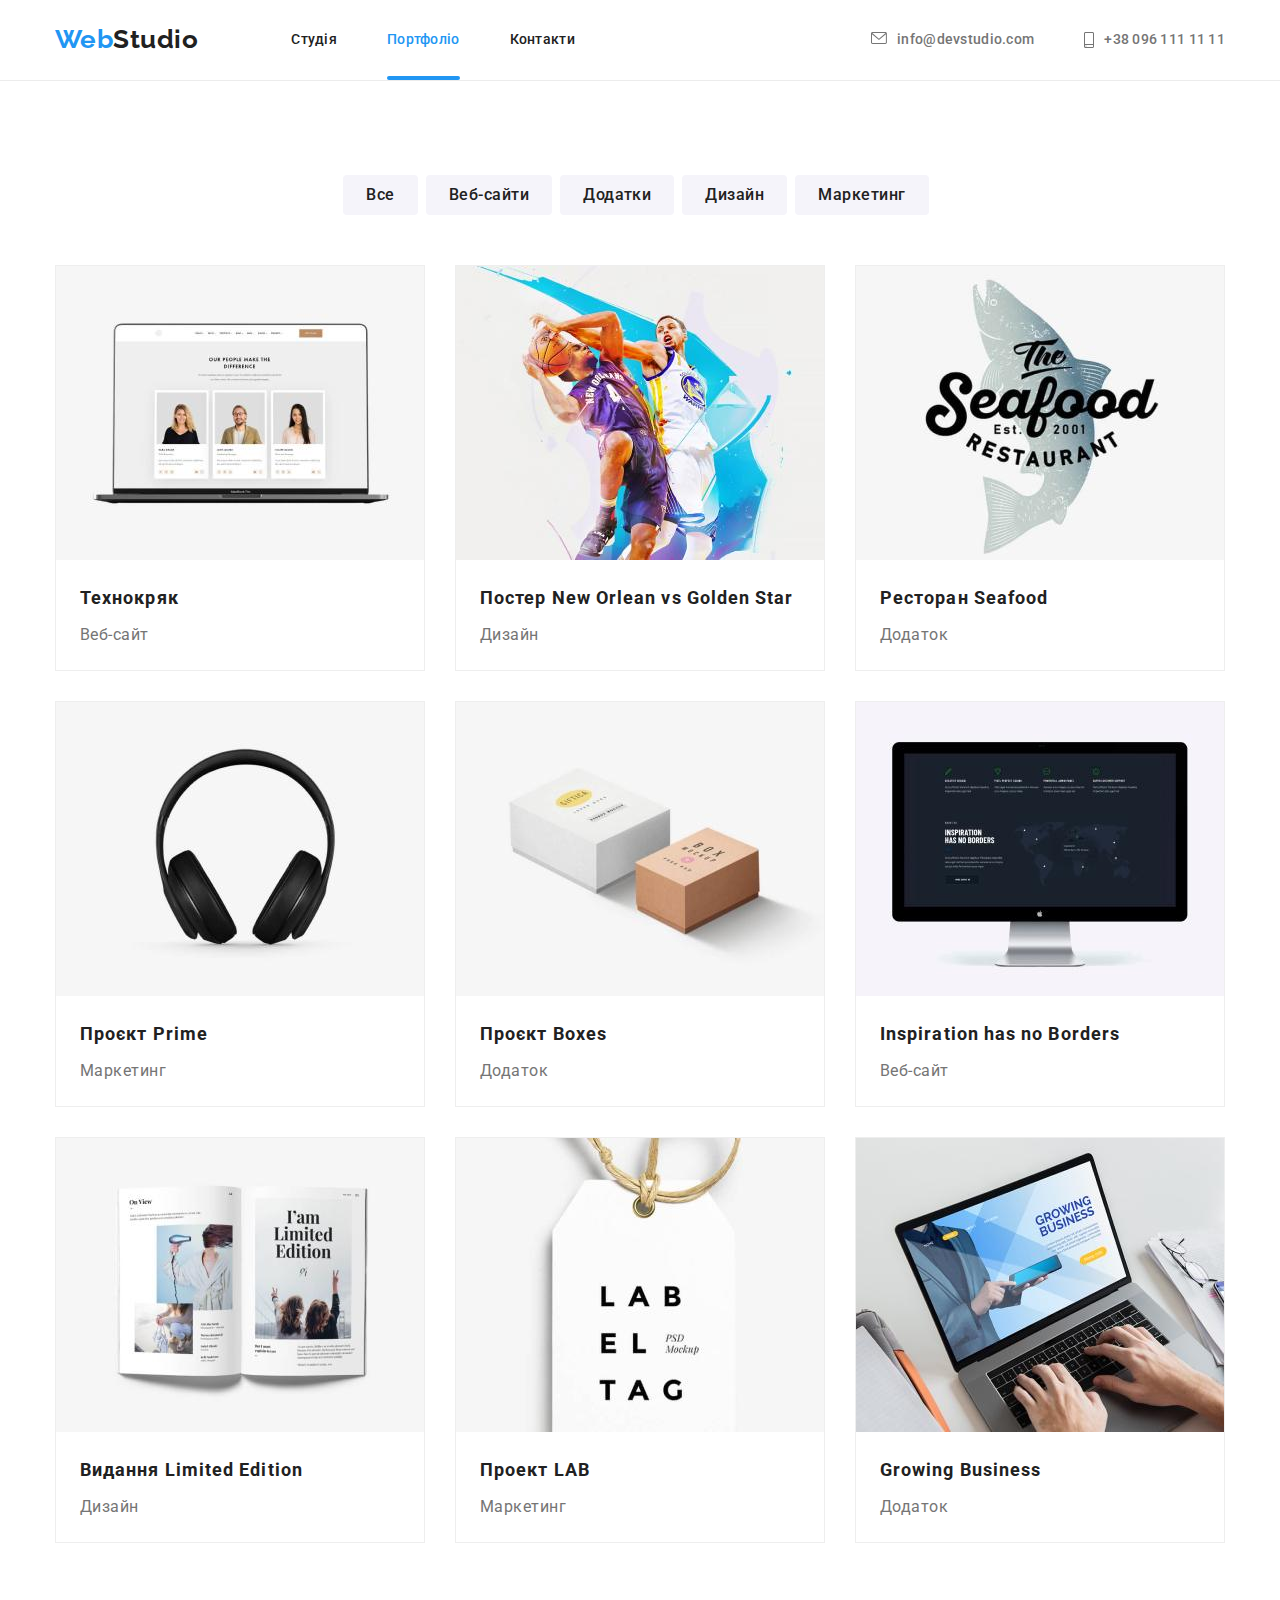
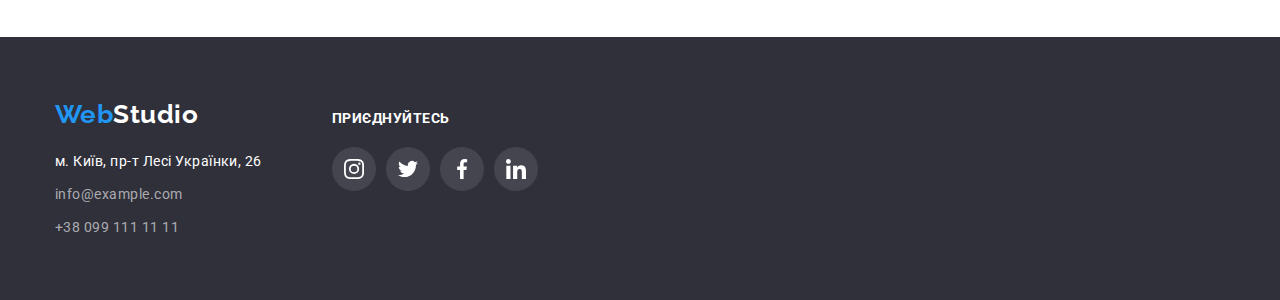
==== portfolio.html @ b951df34 "adds files to HW07" ====
<!DOCTYPE html>
<html lang="uk">
  <head>
    <meta charset="UTF-8" />
    <meta http-equiv="X-UA-Compatible" content="IE=edge" />
    <meta name="viewport" content="width=device-width, initial-scale=1.0" />
    <title>Document</title>

    <link rel="preconnect" href="https://fonts.googleapis.com" />
    <link rel="preconnect" href="https://fonts.gstatic.com" crossorigin />
    <link
      href="https://fonts.googleapis.com/css2?family=Raleway:wght@700&family=Roboto:wght@400;500;700;900&display=swap"
      rel="stylesheet"
    />
    <link
      rel="stylesheet"
      href="https://cdnjs.cloudflare.com/ajax/libs/modern-normalize/1.1.0/modern-normalize.min.css"
    />
    <link rel="stylesheet" href="./css/styles.css" />
  </head>
  <body>
    <!--Шапка-->
    <header class="page-header">
      <div class="container main-nav">
        <nav class="main-nav">
          <a href="./index.html" class="logo"
            >Web<span class="logo-head">Studio</span></a
          >
          <ul class="site-nav list">
            <li class="item">
              <a href="./index.html" class="link">Студія</a>
            </li>
            <li class="item relative">
              <a href="./portfolio.html" class="link current">Портфоліо</a>
            </li>
            <li class="item"><a href="" class="link">Контакти</a></li>
          </ul>
        </nav>

        <ul class="contacts-nav list">
          <li class="item">
            <a href="mailto:info@devstudio.com">
              <svg class="contacts-icon" width="16px" height="12px">
                <use href="./images/icons.svg#envelope"></use>
              </svg>

              info@devstudio.com</a
            >
          </li>
          <li class="item">
            <a href="tel:+380961111111">
              <svg class="contacts-icon" width="10px" height="16px">
                <use href="./images/icons.svg#smartphone"></use>
              </svg>
              +38 096 111 11 11</a
            >
          </li>
        </ul>
      </div>
    </header>

    <main>
      <!--Фильтр-->
      <section class="section">
        <div class="container">
          <h1 class="visually-hidden">Наши работы</h1>
          <ul class="filter list feature-list">
            <li class="filter-button"><button type="button">Все</button></li>
            <li class="filter-button">
              <button type="button">Веб-сайти</button>
            </li>
            <li class="filter-button">
              <button type="button">Додатки</button>
            </li>
            <li class="filter-button"><button type="button">Дизайн</button></li>
            <li class="filter-button">
              <button type="button">Маркетинг</button>
            </li>
          </ul>

          <!--Примеры работ-->

          <ul class="list works-list">
            <li class="works-card">
              <div class="thumb">
                <a href="./index.html" target="_blank"
                  ><img
                    src="./images/технокряк.jpg"
                    alt="Технокряк"
                    width="370"
                /></a>
                <p class="card-text">
                  Ресурс пропонує комплексні пропозиції з різним рівнем
                  функціоналу та сервісів. Все це дозволить відвідувачу отримати
                  вичерпні відомості про компанію чи приватну особу.
                </p>
              </div>
              <div class="works-description">
                <h2 class="works-title">Технокряк</h2>
                <p class="works-type">Веб-сайт</p>
              </div>
            </li>
            <li class="works-card">
              <div class="thumb">
                <a href="./index.html" target="_blank"
                  ><img
                    src="./images/постер.jpg"
                    alt="Постер New Orlean vs Golden Star"
                    width="370"
                /></a>
                <p class="card-text">
                  Ресурс пропонує комплексні пропозиції з різним рівнем
                  функціоналу та сервісів. Все це дозволить відвідувачу отримати
                  вичерпні відомості про компанію чи приватну особу.
                </p>
              </div>
              <div class="works-description">
                <h2 class="works-title">Постер New Orlean vs Golden Star</h2>
                <p class="works-type">Дизайн</p>
              </div>
            </li>
            <li class="works-card">
              <div class="thumb">
                <a href="./index.html" target="_blank"
                  ><img
                    src="./images/ресторан.jpg"
                    alt="Ресторан Seafood"
                    width="370"
                /></a>
                <p class="card-text">
                  Ресурс пропонує комплексні пропозиції з різним рівнем
                  функціоналу та сервісів. Все це дозволить відвідувачу отримати
                  вичерпні відомості про компанію чи приватну особу.
                </p>
              </div>
              <div class="works-description">
                <h2 class="works-title">Ресторан Seafood</h2>
                <p class="works-type">Додаток</p>
              </div>
            </li>
            <li class="works-card">
              <div class="thumb">
                <a href="./index.html" target="_blank"
                  ><img src="./images/Prime.jpg" alt="Проект Prime" width="370"
                /></a>
                <p class="card-text">
                  Ресурс пропонує комплексні пропозиції з різним рівнем
                  функціоналу та сервісів. Все це дозволить відвідувачу отримати
                  вичерпні відомості про компанію чи приватну особу.
                </p>
              </div>
              <div class="works-description">
                <h2 class="works-title">Проєкт Prime</h2>
                <p class="works-type">Маркетинг</p>
              </div>
            </li>
            <li class="works-card">
              <div class="thumb">
                <a href="./index.html" target="_blank"
                  ><img src="./images/Boxes.jpg" alt="Проект Boxes" width="370"
                /></a>
                <p class="card-text">
                  Ресурс пропонує комплексні пропозиції з різним рівнем
                  функціоналу та сервісів. Все це дозволить відвідувачу отримати
                  вичерпні відомості про компанію чи приватну особу.
                </p>
              </div>
              <div class="works-description">
                <h2 class="works-title">Проєкт Boxes</h2>
                <p class="works-type">Додаток</p>
              </div>
            </li>
            <li class="works-card">
              <div class="thumb">
                <a href="./index.html" target="_blank"
                  ><img
                    src="./images/inspiration.jpg"
                    alt="Inspiration has no Borders"
                    width="370"
                /></a>
                <p class="card-text">
                  Ресурс пропонує комплексні пропозиції з різним рівнем
                  функціоналу та сервісів. Все це дозволить відвідувачу отримати
                  вичерпні відомості про компанію чи приватну особу.
                </p>
              </div>
              <div class="works-description">
                <h2 class="works-title">Inspiration has no Borders</h2>
                <p class="works-type">Веб-сайт</p>
              </div>
            </li>
            <li class="works-card">
              <div class="thumb">
                <a href="./index.html" target="_blank"
                  ><img
                    src="./images/издание.jpg"
                    alt="Издание Limited Edition"
                    width="370"
                /></a>
                <p class="card-text">
                  Ресурс пропонує комплексні пропозиції з різним рівнем
                  функціоналу та сервісів. Все це дозволить відвідувачу отримати
                  вичерпні відомості про компанію чи приватну особу.
                </p>
              </div>
              <div class="works-description">
                <h2 class="works-title">Видання Limited Edition</h2>
                <p class="works-type">Дизайн</p>
              </div>
            </li>
            <li class="works-card">
              <div class="thumb">
                <a href="./index.html" target="_blank"
                  ><img src="./images/lab.jpg" alt="Проект LAB" width="370"
                /></a>
                <p class="card-text">
                  Ресурс пропонує комплексні пропозиції з різним рівнем
                  функціоналу та сервісів. Все це дозволить відвідувачу отримати
                  вичерпні відомості про компанію чи приватну особу.
                </p>
              </div>
              <div class="works-description">
                <h2 class="works-title">Проект LAB</h2>
                <p class="works-type">Маркетинг</p>
              </div>
            </li>
            <li class="works-card">
              <div class="thumb">
                <a href="./index.html" target="_blank"
                  ><img
                    src="./images/business.jpg"
                    alt="Growing Business"
                    width="370"
                /></a>
                <p class="card-text">
                  Ресурс пропонує комплексні пропозиції з різним рівнем
                  функціоналу та сервісів. Все це дозволить відвідувачу отримати
                  вичерпні відомості про компанію чи приватну особу.
                </p>
              </div>
              <div class="works-description">
                <h2 class="works-title">Growing Business</h2>
                <p class="works-type">Додаток</p>
              </div>
            </li>
          </ul>
        </div>
      </section>
    </main>

    <!--Футер-->
    <footer class="footer">
      <div class="container footer-items">
        <div class="contacts-list">
          <a href="./index.html" class="logo"
            >Web<span class="logo-footer">Studio</span></a
          >
          <address>
            <ul class="list">
              <li class="footer-address">
                <a
                  href="https://bit.ly/3pXMvUd"
                  target="_blank"
                  rel="noopener noreferrer"
                  class="address"
                  >м. Київ, пр-т Лесі Українки, 26</a
                >
              </li>
              <li class="contacts-footer list">
                <a href="mailto:info@example.com">info@example.com</a>
              </li>
              <li class="contacts-footer list">
                <a href="tel:+380991111111">+38 099 111 11 11</a>
              </li>
            </ul>
          </address>
        </div>

        <div>
          <h3 class="join">приєднуйтесь</h3>
          <ul class="soc-links list">
            <li class="soc-links-items">
              <a href="" class="soc-links-link in-footer">
                <svg class="soc-link-item in-footer" width="20px" height="20px">
                  <use href="./images/icons.svg#instagram"></use>
                </svg>
              </a>
            </li>
            <li class="soc-links-items">
              <a href="" class="soc-links-link in-footer">
                <svg class="soc-link-item in-footer" width="20px" height="20px">
                  <use href="./images/icons.svg#twitter"></use>
                </svg>
              </a>
            </li>
            <li class="soc-links-items">
              <a href="" class="soc-links-link in-footer">
                <svg class="soc-link-item in-footer" width="20px" height="20px">
                  <use href="./images/icons.svg#facebook"></use>
                </svg>
              </a>
            </li>
            <li class="soc-links-items">
              <a href="" class="soc-links-link in-footer">
                <svg class="soc-link-item in-footer" width="20px" height="20px">
                  <use href="./images/icons.svg#linkedin"></use>
                </svg>
              </a>
            </li>
          </ul>
        </div>
      </div>
    </footer>
  </body>
</html>
---- css/styles.css ----
/* title COLORS 212121*/
/* text COLORS 757575*/
/* accent COLORS 2196F3*/
:root {
  --primary-text-color: #757575;
  --title-text-color: #212121;
  --accent-color: #2196f3;
  --background-color-main: #2f303a;
  --background-color-secondary: #f5f4fa;
}
body {
  color: var(--primary-text-color);
  font-family: Roboto, sans-serif;
  letter-spacing: 0.03em;
}

.list {
  list-style: none;
  text-decoration: none;
  margin: 0 0;
  padding-left: 0;
}
.logo {
  color: var(--accent-color);
  font-family: "Raleway";
  font-weight: 700;
  font-size: 26px;
  line-height: 1.2;
  text-decoration: none;
}
.logo-head {
  color: var(--title-text-color);
}
/* Site Nav */
.container {
  width: 1200px;
  margin-left: auto;
  margin-right: auto;
  padding-left: 15px;
  padding-right: 15px;
}
.main-nav {
  display: flex;
  align-items: center;
}

.site-nav {
  display: flex;
  margin-left: 93px;
}
.site-nav .item:not(:last-child) {
  margin-right: 50px;
}
.site-nav .link {
  display: block;
  padding: 32px 0;

  color: var(--title-text-color);

  font-weight: 500;
  font-size: 14px;
  line-height: 1.14;
  letter-spacing: 0.02em;
  text-decoration: none;

  transition: color 250ms cubic-bezier(0.4, 0, 0.2, 1);
}
.site-nav .link:hover,
.site-nav .link:focus {
  color: var(--accent-color);
}
.link.current {
  color: var(--accent-color);
}
.item {
  position: relative;
}
.current::after {
  content: "";
  position: absolute;
  bottom: 0;
  left: 0;
  height: 4px;
  width: 100%;
  border-radius: 2px;
  background-color: var(--accent-color);
}
.contacts-nav {
  display: flex;
  margin-left: auto;
}
.contacts-nav .item:not(:last-child) {
  margin-right: 50px;
}
.contacts-nav a {
  color: var(--primary-text-color);
  display: flex;
  font-weight: 500;
  font-size: 14px;
  line-height: 1.14;
  letter-spacing: 0.02em;
  text-decoration: none;
  transition: color 250ms cubic-bezier(0.4, 0, 0.2, 1);
}
.contacts-nav a:hover,
.contacts-nav a:focus {
  color: var(--accent-color);
}
.contacts-icon {
  fill: currentColor;
  margin-right: 10px;
}
.page-header {
  border-bottom: 1px solid #ececec;
}
/* Герой */
.section-hero {
  background-color: var(--background-color-main);
  background-image: linear-gradient(
      to right,
      rgba(47, 48, 58, 0.4),
      rgba(47, 48, 58, 0.4)
    ),
    url(../images/bg\ image.jpg);
  background-size: cover;
  background-repeat: no-repeat;
  background-position: center;
  height: 600px;
  max-width: 1600px;
  margin: 0 auto;
  text-align: center;
  padding: 200px 0;
}

.hero-title {
  color: #ffffff;

  font-weight: 900;
  font-size: 44px;
  line-height: 1.36;
  letter-spacing: 0.06em;
  text-transform: uppercase;
  margin-top: 0;
  margin-bottom: 30px;
}

.button {
  display: inline-block;
  min-width: 200px;
  border: 1px solid transparent;
  border-radius: 4px;

  padding: 10px 32px;
  color: #ffffff;
  background-color: var(--accent-color);
  font-family: inherit;
  font-weight: 700;
  font-size: 16px;
  line-height: 1.9;
  letter-spacing: 0.06em;
  text-align: center;

  transition: background-color 250ms cubic-bezier(0.4, 0, 0.2, 1);
}
.button:hover {
  background-color: #188ce8;
}

/* Особенности */
.section {
  padding-top: 94px;
}
.feature-list {
  display: flex;
  flex-wrap: wrap;
}
.feature-list .item {
  width: calc((100% - 90px) / 4);
  margin-right: 30px;
}
.feature-list .item:nth-child(4n) {
  margin-right: 0px;
}

.features-title {
  color: var(--title-text-color);

  font-weight: 700;
  font-size: 14px;
  line-height: 1.14;

  text-transform: uppercase;
  margin-top: 0px;
  margin-bottom: 10px;
}
.features-icon {
  display: flex;
  align-items: center;
  justify-content: center;
  height: 120px;
  width: 270px;
  background: #f5f4fa;
  border-radius: 4px;
  margin-bottom: 30px;
}

.features-text {
  font-size: 14px;
  line-height: 1.71;
  margin-top: 0;
  margin-bottom: 0px;
}

/* Чем мы занимаемся */

.section-title {
  color: var(--title-text-color);
  text-align: center;
  font-weight: 700;
  font-size: 36px;
  line-height: 1.17;
  margin-top: 0px;
  margin-bottom: 50px;
}
.images {
  display: flex;
  justify-content: space-between;
  margin-bottom: 94px;
}
.thumb {
  position: relative;
}
.thumb-text {
  position: absolute;
  bottom: 0;

  width: 100%;
  height: 70px;
  margin: 0;
  text-transform: uppercase;
  font-size: 14px;
  line-height: 1.14;

  color: #ffffff;
  background-color: rgba(47, 48, 58, 0.8);
  display: flex;
  justify-content: center;
  align-items: center;
}

/* Наша команда */

.section-team {
  background-color: var(--background-color-secondary);
  padding: 94px 0;
}

.card {
  background-color: #fff;
  width: calc((100% - 90px) / 4);
  margin-right: 30px;
  margin-bottom: 0px;
  border-radius: 0px 0px 4px 4px;
  box-shadow: 0px 1px 3px rgba(0, 0, 0, 0.12), 0px 1px 1px rgba(0, 0, 0, 0.14),
    0px 2px 1px rgba(0, 0, 0, 0.2);
}
.card:nth-child(4n) {
  margin-right: 0px;
}
.description {
  padding-top: 30px;
  padding-bottom: 30px;
  text-align: center;
}
.team-member {
  color: var(--title-text-color);
  font-weight: 500;
  font-size: 16px;
  line-height: 1.19;

  margin-top: 0px;
  margin-bottom: 10px;
}
.occupation {
  font-size: 16px;
  line-height: 1.19;

  margin-top: 0;
  margin-bottom: 16px;
}
.soc-links {
  display: flex;
  justify-content: center;
}
.soc-links-items:not(:last-child) {
  margin-right: 10px;
}
.soc-links-link {
  width: 44px;
  height: 44px;
  border-radius: 50%;
  display: flex;
  align-items: center;
  justify-content: center;
  color: #afb1b8;

  transition: background-color 250ms cubic-bezier(0.4, 0, 0.2, 1),
    color 250ms cubic-bezier(0.4, 0, 0.2, 1);
}

.soc-links-link:hover,
.soc-links-link:focus {
  background-color: var(--accent-color);
  color: #fff;
}

.soc-link-item {
  fill: currentColor;
}

/* Постійні клієнти */
.section-client {
  padding: 94px 0;
}
.client-logo {
  display: flex;
  justify-content: center;
}

.client-logo-item:not(:last-child) {
  margin-right: 30px;
}

.client-logo-link {
  background-color: #fff;
  width: 170px;
  height: 92px;
  border: 1px solid #afb1b8;
  border-radius: 4px;
  display: flex;
  align-items: center;
  justify-content: center;
  color: #afb1b8;
  transition: color 250ms cubic-bezier(0.4, 0, 0.2, 1),
    border 250ms cubic-bezier(0.4, 0, 0.2, 1);
}
.client-logo-link:hover,
.client-logo-link:focus {
  color: var(--accent-color);
  border: 1px solid var(--accent-color);
}
.client-logo {
  fill: currentColor;
}
/* Футер */

.footer {
  background-color: var(--background-color-main);
  padding-top: 60px;
  padding-bottom: 60px;
}
.footer-items {
  display: flex;
  align-items: baseline;
}
.contacts-list {
  margin-right: 70px;
}
.logo-footer {
  color: #ffffff;
  padding-bottom: 20px;
}
.soc-links-items {
  display: flex;
}
.address,
.contacts-footer a {
  font-style: normal;
  font-size: 14px;
  line-height: 1.71;
  text-decoration: none;
}
.address {
  color: #ffffff;
  display: block;
}
.footer-address {
  margin-top: 20px;
}
.contacts-footer a {
  color: rgba(255, 255, 255, 0.6);
  display: block;
  margin-top: 9px;
}
.join {
  font-weight: 700;
  font-size: 14px;
  line-height: 1.14;

  text-transform: uppercase;
  color: #ffffff;

  margin-bottom: 20px;
}
.soc-links-link.in-footer {
  background-color: rgba(255, 255, 255, 0.1);
}
.soc-links-link.in-footer:hover,
.soc-links-link.in-footer:focus {
  background-color: var(--accent-color);
}
.soc-link-item.in-footer {
  fill: #ffffff;
}
.social-list {
  margin-right: 93px;
}
.subscribe-field {
  display: flex;
  justify-content: center;
  text-align: center;
}
.subscribe-email {
  width: 358px;
  height: 50px;
  border: 1px solid rgba(255, 255, 255, 0.3);
  filter: drop-shadow(0px 4px 4px rgba(0, 0, 0, 0.15));
  border-radius: 4px;
  background-color: inherit;
  padding: 15px 16px;
  margin-right: 12px;
  color: rgba(255, 255, 255, 0.6);
  font-size: 16px;
  line-height: 1.25;
  letter-spacing: 0.03em;
}
.subscribe button {
  display: flex;
  justify-content: center;
  align-items: center;
}
.send-icon {
  margin-left: 10px;
}

/* Модальне вікно */
.modal-title {
  font-family: Roboto;
  font-weight: 700;
  font-size: 20px;
  line-height: 1.172;
  color: #212121;
  text-align: center;
  margin-top: 0;
  margin-bottom: 12px;
}
.modal-input {
  width: 100%;
  height: 40px;
  border: 1px solid rgba(33, 33, 33, 0.2);
  border-radius: 4px;
  padding-left: 42px;
  outline: none;
  color: #212121;
  transition: border-color 250ms cubic-bezier(0.4, 0, 0.2, 1), fill 250ms cubic-bezier(0.4, 0, 0.2, 1);
}

.modal-input::placeholder {
  font-size: 12px;
  line-height: 1.166;
  letter-spacing: 0.01em;
  color: rgba(117, 117, 117, 0.5);
}
.modal-input:hover + .input-icon,
.modal-input:focus + .input-icon {
  fill: var(--accent-color);
}
.modal-input:hover,
.modal-input:focus {
  border-color: var(--accent-color);
}

.modal-field {
  margin-bottom: 10px;
}
.input-wrap {
  position: relative;
}
.modal-label {
  font-size: 12px;
  line-height: 1.166;
  margin-bottom: 4px;
  display: block;
}
.input-icon {
  position: absolute;
  height: 100%;
  width: 18px;
  left: 15px;
}

.modal-text {
  width: 100%;
  height: 120px;
  border: 1px solid rgba(33, 33, 33, 0.2);
  border-radius: 4px;
  resize: none;
  padding: 12px 16px;
  font: Roboto;

  font-size: 12px;
  line-height: 1.166;
  letter-spacing: 0.01em;
  outline: none;
  color: rgba(117, 117, 117, 0.5);
  transition: border-color 250ms cubic-bezier(0.4, 0, 0.2, 1);
}
.modal-text:focus,
.modal-text:hover {
  border-color: var(--accent-color);
}
.confirmation-link {
  color: var(--accent-color);
  padding-left: 4px;
}
.confirmation {
  display: flex;
  align-items: center;
  justify-content: center;
  font: Roboto;
  font-size: 14px;
  line-height: 1.714;
  letter-spacing: 0.03em;

  color: #757575;
}
.modal-check:checked + .confirmation::before {
  background-color: var(--accent-color);
  border: none;
  background-image: url(../images/Vector\ \(1\).svg);
  background-repeat: no-repeat;
  background-position: center;
}
.confirmation::before {
  content: "";
  width: 16px;
  height: 15px;
  border: 2px solid #212121;
  border-radius: 2px;
  margin-right: 9px;
}
.modal-confirmation {
  margin-top: 20px;
 
}
.confirmation-button {
  text-align: center;
  width: 200px;
  height: 50px;
  font-weight: 700;
  font-size: 16px;
  line-height: 1.875;
  letter-spacing: 0.06em;
  background-color: var(--accent-color);
  color: #fff;

  box-shadow: 0px 4px 4px rgba(0, 0, 0, 0.15);
  border: 1px solid transparent;
  border-radius: 4px;
}
.modal-confirmation {
  text-align: center;
}

.backdrop {
  position: absolute;
  top: 0;
  width: 100vw;
  height: 100vh;
  background-color: rgba(0, 0, 0, 0.2);
  transition: opacity 250ms cubic-bezier(0.4, 0, 0.2, 1),
    visibility 250ms cubic-bezier(0.4, 0, 0.2, 1);
}
.backdrop.is-hidden .modal {
  transform: translate(-50%, -50%) scale(0);
}
.modal {
  width: 528px;
  min-height: 581px;
  background-color: #ffffff;
  box-shadow: 0px 1px 3px rgba(0, 0, 0, 0.12), 0px 1px 1px rgba(0, 0, 0, 0.14),
    0px 2px 1px rgba(0, 0, 0, 0.2);
  border-radius: 4px;
  position: absolute;
  top: 50%;
  left: 50%;

  transform: translate(-50%, -50%) scale(1);
  transition: transform 250ms cubic-bezier(0.4, 0, 0.2, 1);

  padding: 40px;
}
.modal-close {
  width: 30px;
  height: 30px;
  background-color: #ffffff;
  border-radius: 50%;
  border: 1px solid rgba(0, 0, 0, 0.1);
  position: absolute;
  top: 8px;
  right: 8px;
  transition: fill 250ms cubic-bezier(0.4, 0, 0.2, 1);
}
.modal-close:hover,
.modal-close:focus {
  fill: var(--accent-color);
  cursor: pointer;
}

.is-hidden {
  opacity: 0;
  visibility: hidden;
  pointer-events: none;
}
/* -----------Портфолио------------- */

.visually-hidden {
  position: absolute;
  width: 1px;
  height: 1px;
  margin: -1px;
  border: 0;
  padding: 0;
  white-space: nowrap;
  clip-path: inset(100%);
  clip: rect(0 0 0 0);
  overflow: hidden;
}

.filter.list {
  margin-bottom: 50px;
  justify-content: center;
}
.filter-button {
  margin-right: 8px;
}
.filter button {
  color: var(--title-text-color);
  background-color: var(--background-color-secondary);
  font-family: inherit;
  font-weight: 500;
  font-size: 16px;
  line-height: 1.62;
  letter-spacing: 0.03em;

  display: inline-block;
  border: 1px solid transparent;
  border-radius: 4px;
  padding: 6px 22px;

  transition: background-color 250ms cubic-bezier(0.4, 0, 0.2, 1),
    color 250ms cubic-bezier(0.4, 0, 0.2, 1),
    box-shadow 250ms cubic-bezier(0.4, 0, 0.2, 1);
}

.filter button:hover,
.filter button:focus {
  color: #ffffff;
  background-color: var(--accent-color);
  cursor: pointer;
  box-shadow: 0px 3px 1px rgba(0, 0, 0, 0.1), 0px 1px 2px rgba(0, 0, 0, 0.08),
    0px 2px 2px rgba(0, 0, 0, 0.12);
}

.works-list {
  display: flex;
  flex-wrap: wrap;
}
img {
  display: block;
}
.works-card {
  width: calc((100% - 60px) / 3);
  margin-right: 30px;
  margin-bottom: 30px;
  border: 1px solid #eeeeee;
  transition: box-shadow 250ms cubic-bezier(0.4, 0, 0.2, 1);
}
.works-card:hover,
.works-card:focus {
  box-shadow: 0px 1px 1px rgba(0, 0, 0, 0.12), 0px 4px 4px rgba(0, 0, 0, 0.06),
    1px 4px 6px rgba(0, 0, 0, 0.16);
}
.works-card:nth-child(3n) {
  margin-right: 0;
}
.works-card:nth-last-child(-n + 3) {
  margin-bottom: 94px;
}
.thumb {
  overflow: hidden;
}
.card-text {
  position: absolute;
  width: 100%;
  height: 100%;
  top: 0;
  left: 0;
  margin: 0;
  padding-left: 24px;
  padding-right: 24px;

  display: flex;
  align-items: center;

  font-size: 18px;
  line-height: 1.555;
  color: #ffffff;
  background-color: var(--accent-color);

  pointer-events: none;
  transform: translateY(100%);
  overflow: auto;
  transition: transform 250ms cubic-bezier(0.4, 0, 0.2, 1);
}

.works-card:hover .card-text {
  transform: translateY(0);
}

.works-description {
  padding-top: 20px;
  padding-bottom: 20px;
  padding-left: 24px;
}
.works-title {
  color: var(--title-text-color);
  font-weight: 700;
  font-size: 18px;
  line-height: 2;
  letter-spacing: 0.06em;
  margin-top: 0;
  margin-bottom: 4px;
}
.works-type {
  font-size: 16px;
  line-height: 1.87;
  margin-top: 0;
  margin-bottom: 0;
}
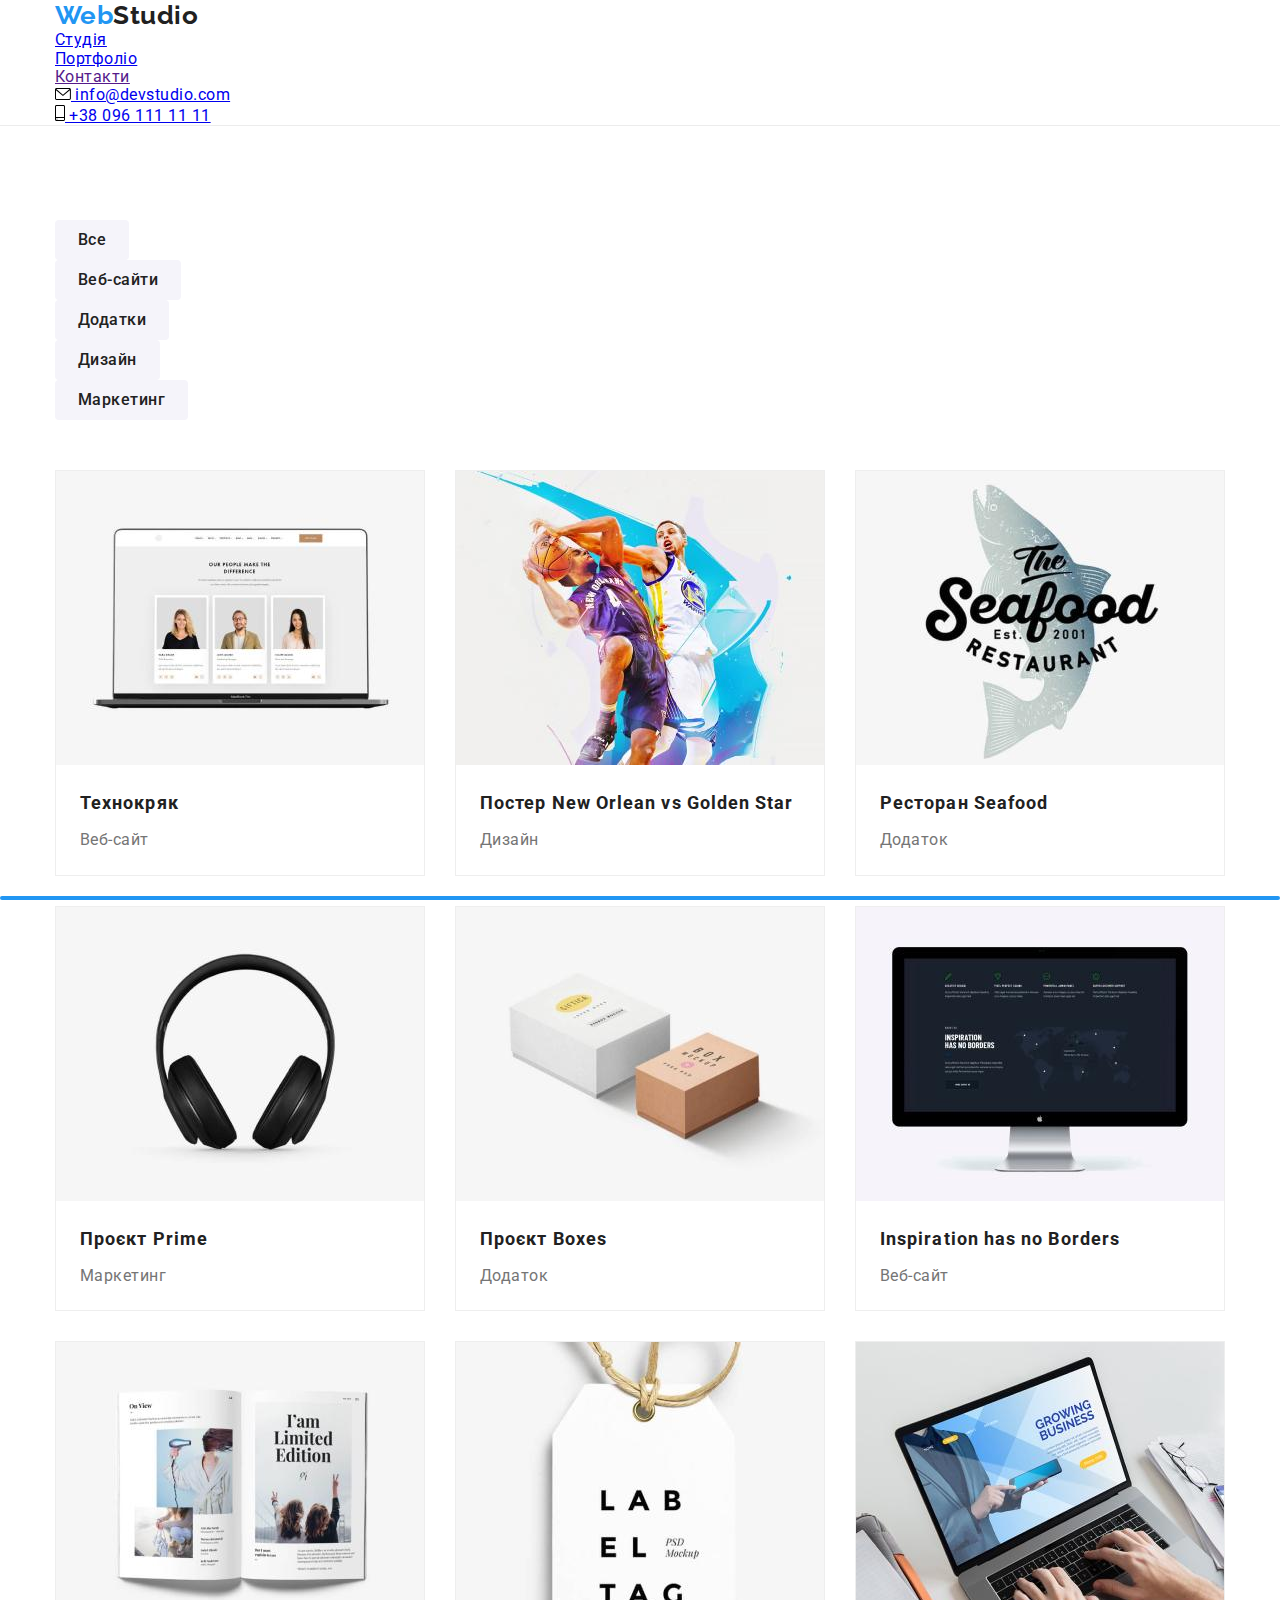
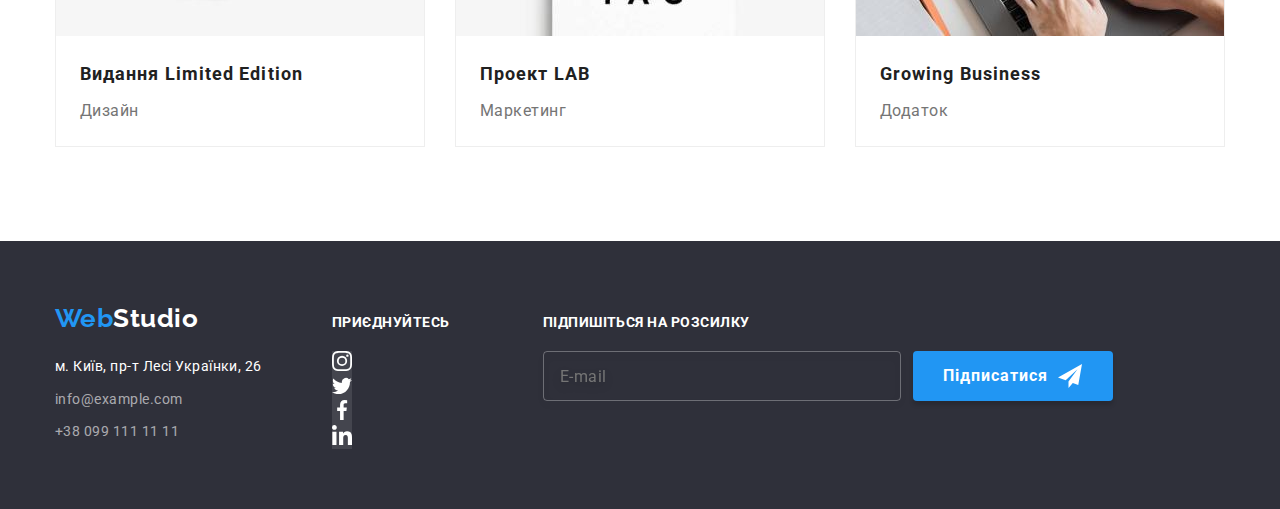
==== commit fedb2a96: "adds scss" ====
--- a/portfolio.html
+++ b/portfolio.html
@@ -16,7 +16,8 @@
       rel="stylesheet"
       href="https://cdnjs.cloudflare.com/ajax/libs/modern-normalize/1.1.0/modern-normalize.min.css"
     />
-    <link rel="stylesheet" href="./css/styles.css" />
+   
+    <link rel="stylesheet" href="./css/main.min.css" />
   </head>
   <body>
     <!--Шапка-->
@@ -276,7 +277,7 @@
           </address>
         </div>
 
-        <div>
+        <div class="social-list">
           <h3 class="join">приєднуйтесь</h3>
           <ul class="soc-links list">
             <li class="soc-links-items">
@@ -309,6 +310,27 @@
             </li>
           </ul>
         </div>
+
+        <div class="subscribe">
+          <h3 class="join">Підпишіться на розсилку</h3>
+          <div class="subscribe-field">
+            <form action="e-mail">
+              <input
+                class="subscribe-email"
+                type="email"
+                name="e-mail"
+                id="e-mail"
+                placeholder="E-mail"
+              />
+            </form>
+            <button class="confirmation-button" type="button">
+              Підписатися
+              <svg class="send-icon" width="24px" height="24px">
+                <use href="./images/icons.svg#send"></use>
+              </svg>
+            </button>
+          </div>
+        </div>
       </div>
     </footer>
   </body>
--- a/css/main.min.css
+++ b/css/main.min.css
@@ -0,0 +1 @@
+:root{--primary-text-color: #757575;--title-text-color: #212121;--accent-color: #2196f3;--background-color-main: #2f303a;--background-color-secondary: #f5f4fa}.visually-hidden{position:absolute;width:1px;height:1px;margin:-1px;border:0;padding:0;white-space:nowrap;clip-path:inset(100%);clip:rect(0 0 0 0);overflow:hidden}body{color:var(--primary-text-color);font-family:Roboto,sans-serif;letter-spacing:.03em}.container{width:1200px;margin-left:auto;margin-right:auto;padding-left:15px;padding-right:15px}.logo{color:var(--accent-color);font-family:"Raleway";font-weight:700;font-size:26px;line-height:1.2;text-decoration:none}.logo-head{color:var(--title-text-color)}.list{list-style:none;text-decoration:none;margin:0 0;padding-left:0}.section-title{color:var(--title-text-color);text-align:center;font-weight:700;font-size:36px;line-height:1.17;margin-top:0px;margin-bottom:50px}.modal-title{font-family:Roboto;font-weight:700;font-size:20px;line-height:1.172;color:#212121;text-align:center;margin-top:0;margin-bottom:12px}.modal-input{width:100%;height:40px;border:1px solid rgba(33,33,33,.2);border-radius:4px;padding-left:42px;outline:none;color:#212121;transition:border-color 250ms cubic-bezier(0.4, 0, 0.2, 1),fill 250ms cubic-bezier(0.4, 0, 0.2, 1)}.modal-input:hover,.modal-input:focus{border-color:var(--accent-color)}.modal-input::placeholder{font-size:12px;line-height:1.166;letter-spacing:.01em;color:rgba(117,117,117,.5)}.modal-field{margin-bottom:10px}.input-wrap{position:relative}.modal-label{font-size:12px;line-height:1.166;margin-bottom:4px;display:block}.input-icon{position:absolute;height:100%;width:18px;left:15px}.modal-input:hover+.input-icon,.modal-input:focus+.input-icon{fill:var(--accent-color)}.modal-text{width:100%;height:120px;border:1px solid rgba(33,33,33,.2);border-radius:4px;resize:none;padding:12px 16px;font:Roboto;font-size:12px;line-height:1.166;letter-spacing:.01em;outline:none;color:rgba(117,117,117,.5);transition:border-color 250ms cubic-bezier(0.4, 0, 0.2, 1)}.modal-text:focus,.modal-text:hover{border-color:var(--accent-color)}.confirmation-link{color:var(--accent-color);padding-left:4px}.confirmation{display:flex;align-items:center;justify-content:center;font:Roboto;font-size:14px;line-height:1.714;letter-spacing:.03em;color:#757575}.modal-check:checked+.confirmation::before{border:none;background-color:var(--accent-color);background-image:url(/images/check.svg);background-repeat:no-repeat;background-position:center}.confirmation::before{content:"";width:16px;height:15px;border:2px solid #212121;border-radius:2px;margin-right:9px}.modal-confirmation{margin-top:20px;text-align:center}.confirmation-button{text-align:center;width:200px;height:50px;font-weight:700;font-size:16px;line-height:1.875;letter-spacing:.06em;background-color:var(--accent-color);color:#fff;box-shadow:0px 4px 4px rgba(0,0,0,.15);border:1px solid rgba(0,0,0,0);border-radius:4px}.backdrop{position:absolute;top:0;width:100vw;height:100vh;background-color:rgba(0,0,0,.2);transition:opacity 250ms cubic-bezier(0.4, 0, 0.2, 1),visibility 250ms cubic-bezier(0.4, 0, 0.2, 1)}.modal{width:528px;min-height:581px;background-color:#fff;box-shadow:0px 1px 3px rgba(0,0,0,.12),0px 1px 1px rgba(0,0,0,.14),0px 2px 1px rgba(0,0,0,.2);border-radius:4px;position:absolute;top:50%;left:50%;transform:translate(-50%, -50%) scale(1);transition:transform 250ms cubic-bezier(0.4, 0, 0.2, 1);padding:40px}.backdrop.is-hidden .modal{transform:translate(-50%, -50%) scale(0)}.modal-close{width:30px;height:30px;background-color:#fff;border-radius:50%;border:1px solid rgba(0,0,0,.1);position:absolute;top:8px;right:8px;transition:fill 250ms cubic-bezier(0.4, 0, 0.2, 1)}.modal-close:hover,.modal-close:focus{fill:var(--accent-color);cursor:pointer}.is-hidden{opacity:0;visibility:hidden;pointer-events:none}.navigation{display:flex;align-items:center}.navigation__site{display:flex;margin-left:93px}.navigation__site .navigation__item:not(:last-child){margin-right:50px}.navigation__site .navigation__link{display:block;padding:32px 0;color:var(--title-text-color);font-weight:500;font-size:14px;line-height:1.14;letter-spacing:.02em;text-decoration:none;transition:color 250ms cubic-bezier(0.4, 0, 0.2, 1)}.navigation__site .navigation__link:hover,.navigation__site .navigation__link:focus{color:var(--accent-color)}.navigation__link.current{color:var(--accent-color)}.navigation__item{position:relative}.current::after{content:"";position:absolute;bottom:0;left:0;height:4px;width:100%;border-radius:2px;background-color:var(--accent-color)}.contacts{display:flex;margin-left:auto}.contacts .contacts__link{color:var(--primary-text-color);display:flex;font-weight:500;font-size:14px;line-height:1.14;letter-spacing:.02em;text-decoration:none;transition:color 250ms cubic-bezier(0.4, 0, 0.2, 1)}.contacts .contacts__link:hover,.contacts .contacts__link:focus{color:var(--accent-color)}.contacts .contacts__item:not(:last-child){margin-right:50px}.contacts__icon{fill:currentColor;margin-right:10px}.page-header{border-bottom:1px solid #ececec}.section-hero{background-color:var(--background-color-main);background-image:linear-gradient(to right, rgba(47, 48, 58, 0.4), rgba(47, 48, 58, 0.4)),url(../images/bg\ image.jpg);background-size:cover;background-repeat:no-repeat;background-position:center;height:600px;max-width:1600px;margin:0 auto;text-align:center;padding:200px 0}.hero-title{color:#fff;font-weight:900;font-size:44px;line-height:1.36;letter-spacing:.06em;text-transform:uppercase;margin-top:0;margin-bottom:30px}.button{display:inline-block;min-width:200px;border:1px solid rgba(0,0,0,0);border-radius:4px;padding:10px 32px;color:#fff;background-color:var(--accent-color);font-family:inherit;font-weight:700;font-size:16px;line-height:1.9;letter-spacing:.06em;text-align:center;transition:background-color 250ms cubic-bezier(0.4, 0, 0.2, 1)}.button:hover{background-color:#188ce8}.section{padding-top:94px}.features__list{display:flex;flex-wrap:wrap}.features__list .features__item{width:calc((100% - 90px)/4);margin-right:30px}.features__list .features__item:nth-child(4n){margin-right:0px}.features__title{color:var(--title-text-color);font-weight:700;font-size:14px;line-height:1.14;text-transform:uppercase;margin-top:0px;margin-bottom:10px}.features__icon{display:flex;align-items:center;justify-content:center;height:120px;width:270px;background:#f5f4fa;border-radius:4px;margin-bottom:30px}.features__text{font-size:14px;line-height:1.71;margin-top:0;margin-bottom:0px}.images{display:flex;justify-content:space-between;margin-bottom:94px}.thumb{position:relative}.thumb-text{position:absolute;bottom:0;width:100%;height:70px;margin:0;text-transform:uppercase;font-size:14px;line-height:1.14;color:#fff;background-color:rgba(47,48,58,.8);display:flex;justify-content:center;align-items:center}.section-team{background-color:var(--background-color-secondary);padding:94px 0}.team__card{background-color:#fff;width:calc((100% - 90px)/4);margin-right:30px;margin-bottom:0px;border-radius:0px 0px 4px 4px;box-shadow:0px 1px 3px rgba(0,0,0,.12),0px 1px 1px rgba(0,0,0,.14),0px 2px 1px rgba(0,0,0,.2)}.team__card:nth-child(4n){margin-right:0px}.description{padding-top:30px;padding-bottom:30px;text-align:center}.description__member{color:var(--title-text-color);font-weight:500;font-size:16px;line-height:1.19;margin-top:0px;margin-bottom:10px}.description__occupation{font-size:16px;line-height:1.19;margin-top:0;margin-bottom:16px}.social{display:flex;justify-content:center}.social__items:not(:last-child){margin-right:10px}.social__link{width:44px;height:44px;border-radius:50%;display:flex;align-items:center;justify-content:center;color:#afb1b8;transition:background-color 250ms cubic-bezier(0.4, 0, 0.2, 1),color 250ms cubic-bezier(0.4, 0, 0.2, 1)}.social__link:hover,.social__link:focus{background-color:var(--accent-color);color:#fff}.social__image{fill:currentColor}.section-client{padding:94px 0}.clients{display:flex;justify-content:center}.clients__image{fill:currentColor}.clients__logo:not(:last-child){margin-right:30px}.clients__link{background-color:#fff;width:170px;height:92px;border:1px solid #afb1b8;border-radius:4px;display:flex;align-items:center;justify-content:center;color:#afb1b8;transition:color 250ms cubic-bezier(0.4, 0, 0.2, 1),border 250ms cubic-bezier(0.4, 0, 0.2, 1)}.clients__link:hover,.clients__link:focus{color:var(--accent-color);border:1px solid var(--accent-color)}.footer{background-color:var(--background-color-main);padding-top:60px;padding-bottom:60px}.footer-items{display:flex;align-items:baseline}.contacts-list{margin-right:70px}.logo-footer{color:#fff;padding-bottom:20px}.soc-links-items{display:flex}.address,.contacts-footer a{font-style:normal;font-size:14px;line-height:1.71;text-decoration:none}.address{color:#fff;display:block}.footer-address{margin-top:20px}.contacts-footer a{color:rgba(255,255,255,.6);display:block;margin-top:9px}.join{font-weight:700;font-size:14px;line-height:1.14;text-transform:uppercase;color:#fff;margin-bottom:20px}.soc-links-link.in-footer{background-color:rgba(255,255,255,.1)}.soc-links-link.in-footer:hover,.soc-links-link.in-footer:focus{background-color:var(--accent-color)}.soc-link-item.in-footer{fill:#fff}.social-list{margin-right:93px}.subscribe-field{display:flex;justify-content:center;text-align:center}.subscribe-email{width:358px;height:50px;border:1px solid rgba(255,255,255,.3);filter:drop-shadow(0px 4px 4px rgba(0, 0, 0, 0.15));border-radius:4px;background-color:inherit;padding:15px 16px;margin-right:12px;color:rgba(255,255,255,.6);font-size:16px;line-height:1.25;letter-spacing:.03em}.subscribe button{display:flex;justify-content:center;align-items:center}.send-icon{margin-left:10px}.filter.list{margin-bottom:50px;justify-content:center}.filter-button{margin-right:8px}.filter button{color:var(--title-text-color);background-color:var(--background-color-secondary);font-family:inherit;font-weight:500;font-size:16px;line-height:1.62;letter-spacing:.03em;display:inline-block;border:1px solid rgba(0,0,0,0);border-radius:4px;padding:6px 22px;transition:background-color 250ms cubic-bezier(0.4, 0, 0.2, 1),color 250ms cubic-bezier(0.4, 0, 0.2, 1),box-shadow 250ms cubic-bezier(0.4, 0, 0.2, 1)}.filter button:hover,.filter button:focus{color:#fff;background-color:var(--accent-color);cursor:pointer;box-shadow:0px 3px 1px rgba(0,0,0,.1),0px 1px 2px rgba(0,0,0,.08),0px 2px 2px rgba(0,0,0,.12)}.works-list{display:flex;flex-wrap:wrap}img{display:block}.works-card{width:calc((100% - 60px)/3);margin-right:30px;margin-bottom:30px;border:1px solid #eee;transition:box-shadow 250ms cubic-bezier(0.4, 0, 0.2, 1)}.works-card:hover,.works-card:focus{box-shadow:0px 1px 1px rgba(0,0,0,.12),0px 4px 4px rgba(0,0,0,.06),1px 4px 6px rgba(0,0,0,.16)}.works-card:nth-child(3n){margin-right:0}.works-card:nth-last-child(-n+3){margin-bottom:94px}.thumb{overflow:hidden}.card-text{position:absolute;width:100%;height:100%;top:0;left:0;margin:0;padding-left:24px;padding-right:24px;display:flex;align-items:center;font-size:18px;line-height:1.555;color:#fff;background-color:var(--accent-color);pointer-events:none;transform:translateY(100%);overflow:auto;transition:transform 250ms cubic-bezier(0.4, 0, 0.2, 1)}.works-card:hover .card-text{transform:translateY(0)}.works-description{padding-top:20px;padding-bottom:20px;padding-left:24px}.works-title{color:var(--title-text-color);font-weight:700;font-size:18px;line-height:2;letter-spacing:.06em;margin-top:0;margin-bottom:4px}.works-type{font-size:16px;line-height:1.87;margin-top:0;margin-bottom:0}/*# sourceMappingURL=main.min.css.map */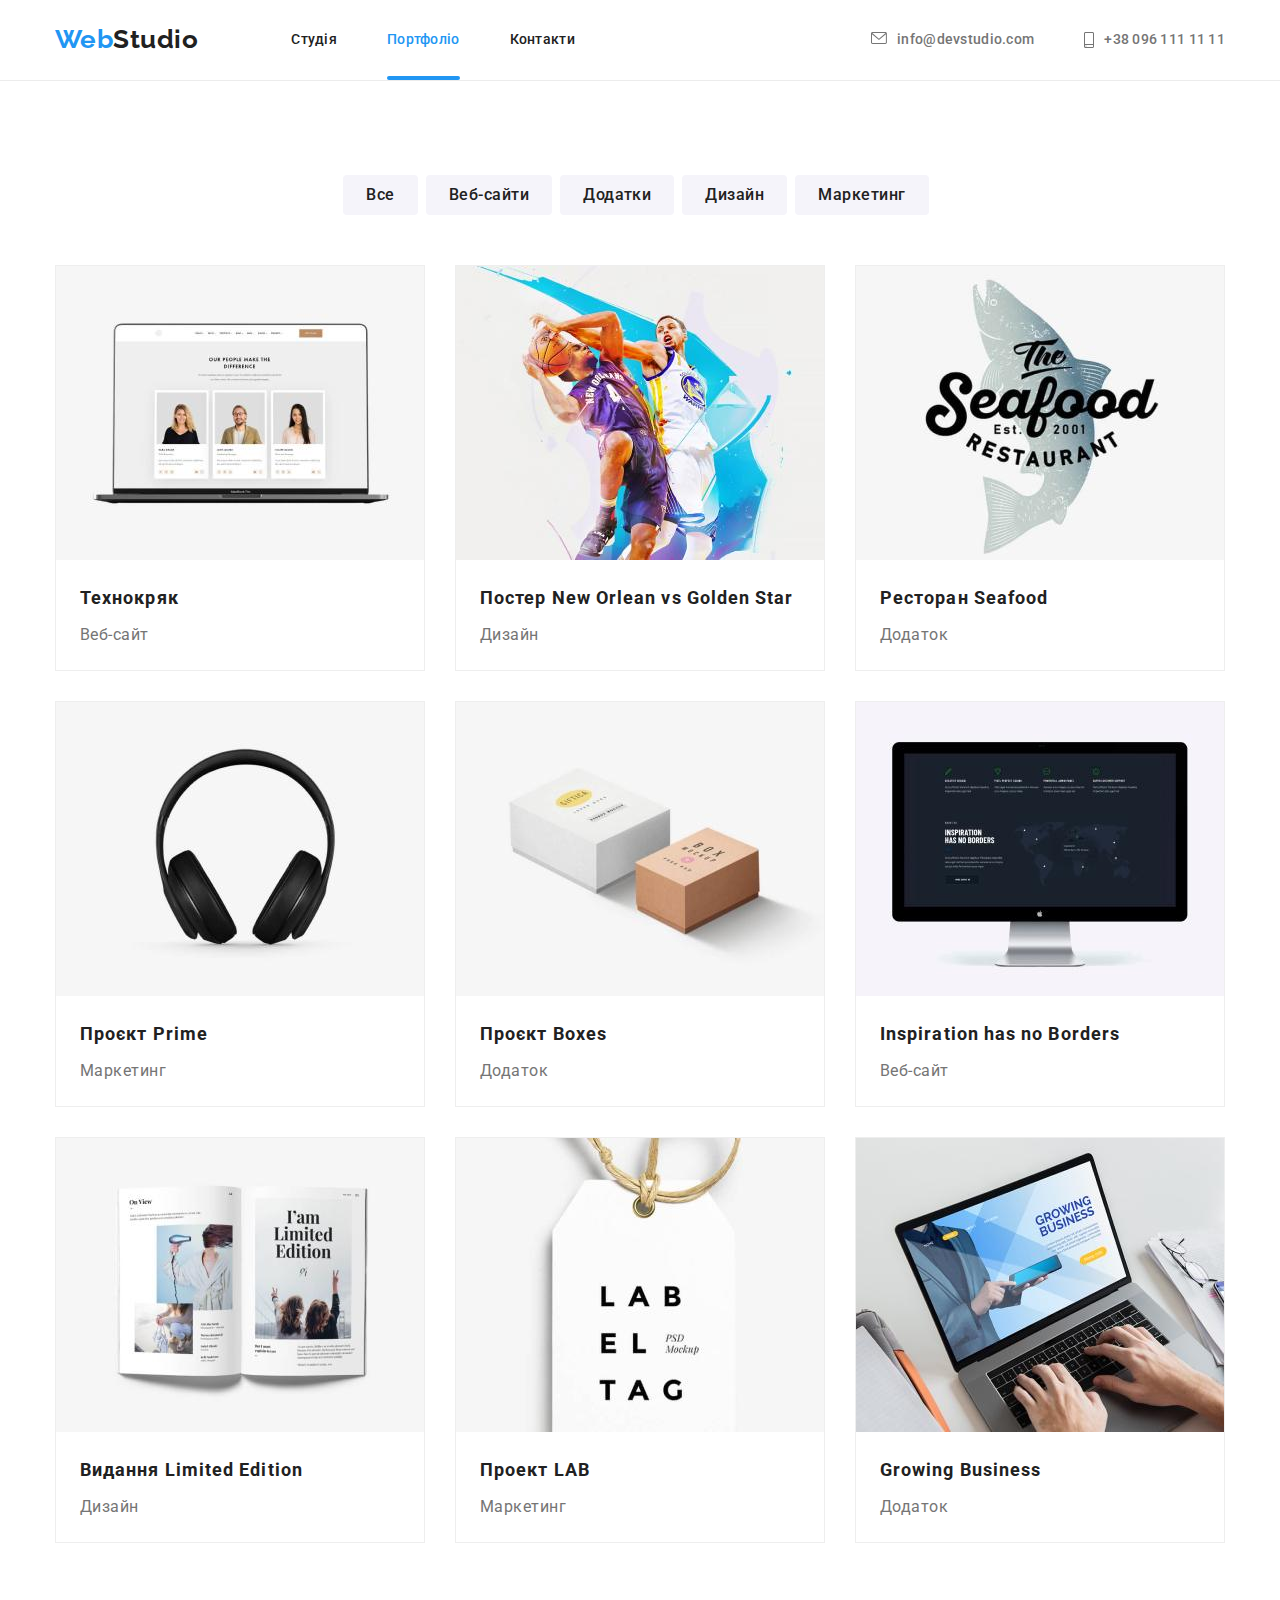
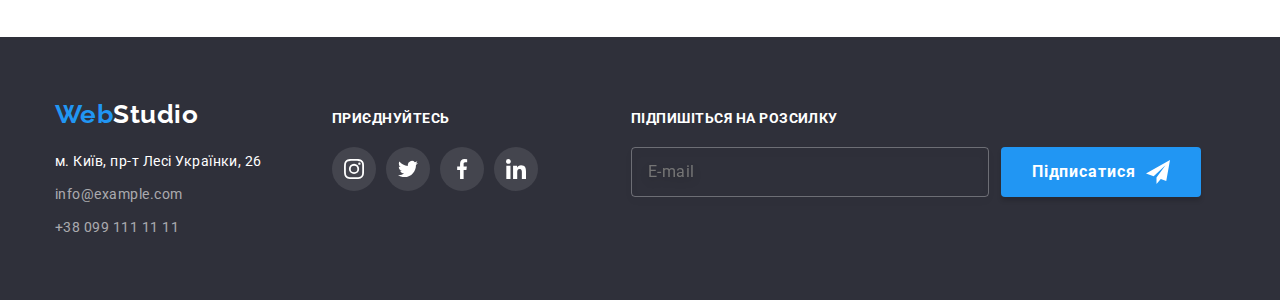
==== commit 142a2e42: "adds portfolio" ====
--- a/portfolio.html
+++ b/portfolio.html
@@ -21,36 +21,36 @@
   </head>
   <body>
     <!--Шапка-->
-    <header class="page-header">
-      <div class="container main-nav">
-        <nav class="main-nav">
+   <header class="page-header">
+      <div class="container navigation">
+        <nav class="navigation">
           <a href="./index.html" class="logo"
-            >Web<span class="logo-head">Studio</span></a
+            >Web<span class="logo__head">Studio</span></a
           >
-          <ul class="site-nav list">
-            <li class="item">
-              <a href="./index.html" class="link">Студія</a>
-            </li>
-            <li class="item relative">
-              <a href="./portfolio.html" class="link current">Портфоліо</a>
-            </li>
-            <li class="item"><a href="" class="link">Контакти</a></li>
+          <ul class="navigation__site list">
+            <li class="navigation__item">
+              <a href="./index.html" class="navigation__link">Студія</a>
+            </li>
+            <li class="navigation__item relative">
+              <a href="./portfolio.html" class="navigation__link current">Портфоліо</a>
+            </li>
+            <li class="navigation__item"><a href="" class="navigation__link">Контакти</a></li>
           </ul>
         </nav>
 
-        <ul class="contacts-nav list">
-          <li class="item">
-            <a href="mailto:info@devstudio.com">
-              <svg class="contacts-icon" width="16px" height="12px">
+        <ul class="contacts list">
+          <li class="contacts__item">
+            <a class="contacts__link" href="mailto:info@devstudio.com">
+              <svg class="contacts__icon" width="16px" height="12px">
                 <use href="./images/icons.svg#envelope"></use>
               </svg>
 
               info@devstudio.com</a
             >
           </li>
-          <li class="item">
-            <a href="tel:+380961111111">
-              <svg class="contacts-icon" width="10px" height="16px">
+          <li class="contacts__item">
+            <a class="contacts__link" href="tel:+380961111111">
+              <svg class="contacts__icon" width="10px" height="16px">
                 <use href="./images/icons.svg#smartphone"></use>
               </svg>
               +38 096 111 11 11</a
@@ -65,24 +65,24 @@
       <section class="section">
         <div class="container">
           <h1 class="visually-hidden">Наши работы</h1>
-          <ul class="filter list feature-list">
-            <li class="filter-button"><button type="button">Все</button></li>
-            <li class="filter-button">
+          <ul class="filter list features__list">
+            <li class="filter__button"><button type="button">Все</button></li>
+            <li class="filter__button">
               <button type="button">Веб-сайти</button>
             </li>
-            <li class="filter-button">
+            <li class="filter__button">
               <button type="button">Додатки</button>
             </li>
-            <li class="filter-button"><button type="button">Дизайн</button></li>
-            <li class="filter-button">
+            <li class="filter__button"><button type="button">Дизайн</button></li>
+            <li class="filter__button">
               <button type="button">Маркетинг</button>
             </li>
           </ul>
 
           <!--Примеры работ-->
 
-          <ul class="list works-list">
-            <li class="works-card">
+          <ul class="list works">
+            <li class="works__card">
               <div class="thumb">
                 <a href="./index.html" target="_blank"
                   ><img
@@ -90,18 +90,18 @@
                     alt="Технокряк"
                     width="370"
                 /></a>
-                <p class="card-text">
-                  Ресурс пропонує комплексні пропозиції з різним рівнем
-                  функціоналу та сервісів. Все це дозволить відвідувачу отримати
-                  вичерпні відомості про компанію чи приватну особу.
-                </p>
-              </div>
-              <div class="works-description">
-                <h2 class="works-title">Технокряк</h2>
-                <p class="works-type">Веб-сайт</p>
-              </div>
-            </li>
-            <li class="works-card">
+                <p class="works__text">
+                  Ресурс пропонує комплексні пропозиції з різним рівнем
+                  функціоналу та сервісів. Все це дозволить відвідувачу отримати
+                  вичерпні відомості про компанію чи приватну особу.
+                </p>
+              </div>
+              <div class="works__description">
+                <h2 class="works__title">Технокряк</h2>
+                <p class="works__type">Веб-сайт</p>
+              </div>
+            </li>
+            <li class="works__card">
               <div class="thumb">
                 <a href="./index.html" target="_blank"
                   ><img
@@ -109,18 +109,18 @@
                     alt="Постер New Orlean vs Golden Star"
                     width="370"
                 /></a>
-                <p class="card-text">
-                  Ресурс пропонує комплексні пропозиції з різним рівнем
-                  функціоналу та сервісів. Все це дозволить відвідувачу отримати
-                  вичерпні відомості про компанію чи приватну особу.
-                </p>
-              </div>
-              <div class="works-description">
-                <h2 class="works-title">Постер New Orlean vs Golden Star</h2>
-                <p class="works-type">Дизайн</p>
-              </div>
-            </li>
-            <li class="works-card">
+                <p class="works__text">
+                  Ресурс пропонує комплексні пропозиції з різним рівнем
+                  функціоналу та сервісів. Все це дозволить відвідувачу отримати
+                  вичерпні відомості про компанію чи приватну особу.
+                </p>
+              </div>
+              <div class="works__description">
+                <h2 class="works__title">Постер New Orlean vs Golden Star</h2>
+                <p class="works__type">Дизайн</p>
+              </div>
+            </li>
+            <li class="works__card">
               <div class="thumb">
                 <a href="./index.html" target="_blank"
                   ><img
@@ -128,50 +128,50 @@
                     alt="Ресторан Seafood"
                     width="370"
                 /></a>
-                <p class="card-text">
-                  Ресурс пропонує комплексні пропозиції з різним рівнем
-                  функціоналу та сервісів. Все це дозволить відвідувачу отримати
-                  вичерпні відомості про компанію чи приватну особу.
-                </p>
-              </div>
-              <div class="works-description">
-                <h2 class="works-title">Ресторан Seafood</h2>
-                <p class="works-type">Додаток</p>
-              </div>
-            </li>
-            <li class="works-card">
+                <p class="works__text">
+                  Ресурс пропонує комплексні пропозиції з різним рівнем
+                  функціоналу та сервісів. Все це дозволить відвідувачу отримати
+                  вичерпні відомості про компанію чи приватну особу.
+                </p>
+              </div>
+              <div class="works__description">
+                <h2 class="works__title">Ресторан Seafood</h2>
+                <p class="works__type">Додаток</p>
+              </div>
+            </li>
+            <li class="works__card">
               <div class="thumb">
                 <a href="./index.html" target="_blank"
                   ><img src="./images/Prime.jpg" alt="Проект Prime" width="370"
                 /></a>
-                <p class="card-text">
-                  Ресурс пропонує комплексні пропозиції з різним рівнем
-                  функціоналу та сервісів. Все це дозволить відвідувачу отримати
-                  вичерпні відомості про компанію чи приватну особу.
-                </p>
-              </div>
-              <div class="works-description">
-                <h2 class="works-title">Проєкт Prime</h2>
-                <p class="works-type">Маркетинг</p>
-              </div>
-            </li>
-            <li class="works-card">
+                <p class="works__text">
+                  Ресурс пропонує комплексні пропозиції з різним рівнем
+                  функціоналу та сервісів. Все це дозволить відвідувачу отримати
+                  вичерпні відомості про компанію чи приватну особу.
+                </p>
+              </div>
+              <div class="works__description">
+                <h2 class="works__title">Проєкт Prime</h2>
+                <p class="works__type">Маркетинг</p>
+              </div>
+            </li>
+            <li class="works__card">
               <div class="thumb">
                 <a href="./index.html" target="_blank"
                   ><img src="./images/Boxes.jpg" alt="Проект Boxes" width="370"
                 /></a>
-                <p class="card-text">
-                  Ресурс пропонує комплексні пропозиції з різним рівнем
-                  функціоналу та сервісів. Все це дозволить відвідувачу отримати
-                  вичерпні відомості про компанію чи приватну особу.
-                </p>
-              </div>
-              <div class="works-description">
-                <h2 class="works-title">Проєкт Boxes</h2>
-                <p class="works-type">Додаток</p>
-              </div>
-            </li>
-            <li class="works-card">
+                <p class="works__text">
+                  Ресурс пропонує комплексні пропозиції з різним рівнем
+                  функціоналу та сервісів. Все це дозволить відвідувачу отримати
+                  вичерпні відомості про компанію чи приватну особу.
+                </p>
+              </div>
+              <div class="works__description">
+                <h2 class="works__title">Проєкт Boxes</h2>
+                <p class="works__type">Додаток</p>
+              </div>
+            </li>
+            <li class="works__card">
               <div class="thumb">
                 <a href="./index.html" target="_blank"
                   ><img
@@ -179,18 +179,18 @@
                     alt="Inspiration has no Borders"
                     width="370"
                 /></a>
-                <p class="card-text">
-                  Ресурс пропонує комплексні пропозиції з різним рівнем
-                  функціоналу та сервісів. Все це дозволить відвідувачу отримати
-                  вичерпні відомості про компанію чи приватну особу.
-                </p>
-              </div>
-              <div class="works-description">
-                <h2 class="works-title">Inspiration has no Borders</h2>
-                <p class="works-type">Веб-сайт</p>
-              </div>
-            </li>
-            <li class="works-card">
+                <p class="works__text">
+                  Ресурс пропонує комплексні пропозиції з різним рівнем
+                  функціоналу та сервісів. Все це дозволить відвідувачу отримати
+                  вичерпні відомості про компанію чи приватну особу.
+                </p>
+              </div>
+              <div class="works__description">
+                <h2 class="works__title">Inspiration has no Borders</h2>
+                <p class="works__type">Веб-сайт</p>
+              </div>
+            </li>
+            <li class="works__card">
               <div class="thumb">
                 <a href="./index.html" target="_blank"
                   ><img
@@ -198,34 +198,34 @@
                     alt="Издание Limited Edition"
                     width="370"
                 /></a>
-                <p class="card-text">
-                  Ресурс пропонує комплексні пропозиції з різним рівнем
-                  функціоналу та сервісів. Все це дозволить відвідувачу отримати
-                  вичерпні відомості про компанію чи приватну особу.
-                </p>
-              </div>
-              <div class="works-description">
-                <h2 class="works-title">Видання Limited Edition</h2>
-                <p class="works-type">Дизайн</p>
-              </div>
-            </li>
-            <li class="works-card">
+                <p class="works__text">
+                  Ресурс пропонує комплексні пропозиції з різним рівнем
+                  функціоналу та сервісів. Все це дозволить відвідувачу отримати
+                  вичерпні відомості про компанію чи приватну особу.
+                </p>
+              </div>
+              <div class="works__description">
+                <h2 class="works__title">Видання Limited Edition</h2>
+                <p class="works__type">Дизайн</p>
+              </div>
+            </li>
+            <li class="works__card">
               <div class="thumb">
                 <a href="./index.html" target="_blank"
                   ><img src="./images/lab.jpg" alt="Проект LAB" width="370"
                 /></a>
-                <p class="card-text">
-                  Ресурс пропонує комплексні пропозиції з різним рівнем
-                  функціоналу та сервісів. Все це дозволить відвідувачу отримати
-                  вичерпні відомості про компанію чи приватну особу.
-                </p>
-              </div>
-              <div class="works-description">
-                <h2 class="works-title">Проект LAB</h2>
-                <p class="works-type">Маркетинг</p>
-              </div>
-            </li>
-            <li class="works-card">
+                <p class="works__text">
+                  Ресурс пропонує комплексні пропозиції з різним рівнем
+                  функціоналу та сервісів. Все це дозволить відвідувачу отримати
+                  вичерпні відомості про компанію чи приватну особу.
+                </p>
+              </div>
+              <div class="works__description">
+                <h2 class="works__title">Проект LAB</h2>
+                <p class="works__type">Маркетинг</p>
+              </div>
+            </li>
+            <li class="works__card">
               <div class="thumb">
                 <a href="./index.html" target="_blank"
                   ><img
@@ -233,15 +233,15 @@
                     alt="Growing Business"
                     width="370"
                 /></a>
-                <p class="card-text">
-                  Ресурс пропонує комплексні пропозиції з різним рівнем
-                  функціоналу та сервісів. Все це дозволить відвідувачу отримати
-                  вичерпні відомості про компанію чи приватну особу.
-                </p>
-              </div>
-              <div class="works-description">
-                <h2 class="works-title">Growing Business</h2>
-                <p class="works-type">Додаток</p>
+                <p class="works__text">
+                  Ресурс пропонує комплексні пропозиції з різним рівнем
+                  функціоналу та сервісів. Все це дозволить відвідувачу отримати
+                  вичерпні відомості про компанію чи приватну особу.
+                </p>
+              </div>
+              <div class="works__description">
+                <h2 class="works__title">Growing Business</h2>
+                <p class="works__type">Додаток</p>
               </div>
             </li>
           </ul>
@@ -279,31 +279,31 @@
 
         <div class="social-list">
           <h3 class="join">приєднуйтесь</h3>
-          <ul class="soc-links list">
-            <li class="soc-links-items">
-              <a href="" class="soc-links-link in-footer">
-                <svg class="soc-link-item in-footer" width="20px" height="20px">
+          <ul class="social list">
+            <li class="social__items">
+              <a href="" class="social__link in-footer">
+                <svg class="social__image in-footer" width="20px" height="20px">
                   <use href="./images/icons.svg#instagram"></use>
                 </svg>
               </a>
             </li>
-            <li class="soc-links-items">
-              <a href="" class="soc-links-link in-footer">
-                <svg class="soc-link-item in-footer" width="20px" height="20px">
+            <li class="social__items">
+              <a href="" class="social__link in-footer">
+                <svg class="social__image in-footer" width="20px" height="20px">
                   <use href="./images/icons.svg#twitter"></use>
                 </svg>
               </a>
             </li>
-            <li class="soc-links-items">
-              <a href="" class="soc-links-link in-footer">
-                <svg class="soc-link-item in-footer" width="20px" height="20px">
+            <li class="social__items">
+              <a href="" class="social__link in-footer">
+                <svg class="social__image in-footer" width="20px" height="20px">
                   <use href="./images/icons.svg#facebook"></use>
                 </svg>
               </a>
             </li>
-            <li class="soc-links-items">
-              <a href="" class="soc-links-link in-footer">
-                <svg class="soc-link-item in-footer" width="20px" height="20px">
+            <li class="social__items">
+              <a href="" class="social__link in-footer">
+                <svg class="social__image in-footer" width="20px" height="20px">
                   <use href="./images/icons.svg#linkedin"></use>
                 </svg>
               </a>
@@ -313,17 +313,17 @@
 
         <div class="subscribe">
           <h3 class="join">Підпишіться на розсилку</h3>
-          <div class="subscribe-field">
+          <div class="subscribe__field">
             <form action="e-mail">
               <input
-                class="subscribe-email"
+                class="subscribe__email"
                 type="email"
                 name="e-mail"
                 id="e-mail"
                 placeholder="E-mail"
               />
             </form>
-            <button class="confirmation-button" type="button">
+            <button class="subscribe__button confirmation-button" type="button">
               Підписатися
               <svg class="send-icon" width="24px" height="24px">
                 <use href="./images/icons.svg#send"></use>
--- a/css/main.min.css
+++ b/css/main.min.css
@@ -1 +1 @@
-:root{--primary-text-color: #757575;--title-text-color: #212121;--accent-color: #2196f3;--background-color-main: #2f303a;--background-color-secondary: #f5f4fa}.visually-hidden{position:absolute;width:1px;height:1px;margin:-1px;border:0;padding:0;white-space:nowrap;clip-path:inset(100%);clip:rect(0 0 0 0);overflow:hidden}body{color:var(--primary-text-color);font-family:Roboto,sans-serif;letter-spacing:.03em}.container{width:1200px;margin-left:auto;margin-right:auto;padding-left:15px;padding-right:15px}.logo{color:var(--accent-color);font-family:"Raleway";font-weight:700;font-size:26px;line-height:1.2;text-decoration:none}.logo-head{color:var(--title-text-color)}.list{list-style:none;text-decoration:none;margin:0 0;padding-left:0}.section-title{color:var(--title-text-color);text-align:center;font-weight:700;font-size:36px;line-height:1.17;margin-top:0px;margin-bottom:50px}.modal-title{font-family:Roboto;font-weight:700;font-size:20px;line-height:1.172;color:#212121;text-align:center;margin-top:0;margin-bottom:12px}.modal-input{width:100%;height:40px;border:1px solid rgba(33,33,33,.2);border-radius:4px;padding-left:42px;outline:none;color:#212121;transition:border-color 250ms cubic-bezier(0.4, 0, 0.2, 1),fill 250ms cubic-bezier(0.4, 0, 0.2, 1)}.modal-input:hover,.modal-input:focus{border-color:var(--accent-color)}.modal-input::placeholder{font-size:12px;line-height:1.166;letter-spacing:.01em;color:rgba(117,117,117,.5)}.modal-field{margin-bottom:10px}.input-wrap{position:relative}.modal-label{font-size:12px;line-height:1.166;margin-bottom:4px;display:block}.input-icon{position:absolute;height:100%;width:18px;left:15px}.modal-input:hover+.input-icon,.modal-input:focus+.input-icon{fill:var(--accent-color)}.modal-text{width:100%;height:120px;border:1px solid rgba(33,33,33,.2);border-radius:4px;resize:none;padding:12px 16px;font:Roboto;font-size:12px;line-height:1.166;letter-spacing:.01em;outline:none;color:rgba(117,117,117,.5);transition:border-color 250ms cubic-bezier(0.4, 0, 0.2, 1)}.modal-text:focus,.modal-text:hover{border-color:var(--accent-color)}.confirmation-link{color:var(--accent-color);padding-left:4px}.confirmation{display:flex;align-items:center;justify-content:center;font:Roboto;font-size:14px;line-height:1.714;letter-spacing:.03em;color:#757575}.modal-check:checked+.confirmation::before{border:none;background-color:var(--accent-color);background-image:url(/images/check.svg);background-repeat:no-repeat;background-position:center}.confirmation::before{content:"";width:16px;height:15px;border:2px solid #212121;border-radius:2px;margin-right:9px}.modal-confirmation{margin-top:20px;text-align:center}.confirmation-button{text-align:center;width:200px;height:50px;font-weight:700;font-size:16px;line-height:1.875;letter-spacing:.06em;background-color:var(--accent-color);color:#fff;box-shadow:0px 4px 4px rgba(0,0,0,.15);border:1px solid rgba(0,0,0,0);border-radius:4px}.backdrop{position:absolute;top:0;width:100vw;height:100vh;background-color:rgba(0,0,0,.2);transition:opacity 250ms cubic-bezier(0.4, 0, 0.2, 1),visibility 250ms cubic-bezier(0.4, 0, 0.2, 1)}.modal{width:528px;min-height:581px;background-color:#fff;box-shadow:0px 1px 3px rgba(0,0,0,.12),0px 1px 1px rgba(0,0,0,.14),0px 2px 1px rgba(0,0,0,.2);border-radius:4px;position:absolute;top:50%;left:50%;transform:translate(-50%, -50%) scale(1);transition:transform 250ms cubic-bezier(0.4, 0, 0.2, 1);padding:40px}.backdrop.is-hidden .modal{transform:translate(-50%, -50%) scale(0)}.modal-close{width:30px;height:30px;background-color:#fff;border-radius:50%;border:1px solid rgba(0,0,0,.1);position:absolute;top:8px;right:8px;transition:fill 250ms cubic-bezier(0.4, 0, 0.2, 1)}.modal-close:hover,.modal-close:focus{fill:var(--accent-color);cursor:pointer}.is-hidden{opacity:0;visibility:hidden;pointer-events:none}.navigation{display:flex;align-items:center}.navigation__site{display:flex;margin-left:93px}.navigation__site .navigation__item:not(:last-child){margin-right:50px}.navigation__site .navigation__link{display:block;padding:32px 0;color:var(--title-text-color);font-weight:500;font-size:14px;line-height:1.14;letter-spacing:.02em;text-decoration:none;transition:color 250ms cubic-bezier(0.4, 0, 0.2, 1)}.navigation__site .navigation__link:hover,.navigation__site .navigation__link:focus{color:var(--accent-color)}.navigation__link.current{color:var(--accent-color)}.navigation__item{position:relative}.current::after{content:"";position:absolute;bottom:0;left:0;height:4px;width:100%;border-radius:2px;background-color:var(--accent-color)}.contacts{display:flex;margin-left:auto}.contacts .contacts__link{color:var(--primary-text-color);display:flex;font-weight:500;font-size:14px;line-height:1.14;letter-spacing:.02em;text-decoration:none;transition:color 250ms cubic-bezier(0.4, 0, 0.2, 1)}.contacts .contacts__link:hover,.contacts .contacts__link:focus{color:var(--accent-color)}.contacts .contacts__item:not(:last-child){margin-right:50px}.contacts__icon{fill:currentColor;margin-right:10px}.page-header{border-bottom:1px solid #ececec}.section-hero{background-color:var(--background-color-main);background-image:linear-gradient(to right, rgba(47, 48, 58, 0.4), rgba(47, 48, 58, 0.4)),url(../images/bg\ image.jpg);background-size:cover;background-repeat:no-repeat;background-position:center;height:600px;max-width:1600px;margin:0 auto;text-align:center;padding:200px 0}.hero-title{color:#fff;font-weight:900;font-size:44px;line-height:1.36;letter-spacing:.06em;text-transform:uppercase;margin-top:0;margin-bottom:30px}.button{display:inline-block;min-width:200px;border:1px solid rgba(0,0,0,0);border-radius:4px;padding:10px 32px;color:#fff;background-color:var(--accent-color);font-family:inherit;font-weight:700;font-size:16px;line-height:1.9;letter-spacing:.06em;text-align:center;transition:background-color 250ms cubic-bezier(0.4, 0, 0.2, 1)}.button:hover{background-color:#188ce8}.section{padding-top:94px}.features__list{display:flex;flex-wrap:wrap}.features__list .features__item{width:calc((100% - 90px)/4);margin-right:30px}.features__list .features__item:nth-child(4n){margin-right:0px}.features__title{color:var(--title-text-color);font-weight:700;font-size:14px;line-height:1.14;text-transform:uppercase;margin-top:0px;margin-bottom:10px}.features__icon{display:flex;align-items:center;justify-content:center;height:120px;width:270px;background:#f5f4fa;border-radius:4px;margin-bottom:30px}.features__text{font-size:14px;line-height:1.71;margin-top:0;margin-bottom:0px}.images{display:flex;justify-content:space-between;margin-bottom:94px}.thumb{position:relative}.thumb-text{position:absolute;bottom:0;width:100%;height:70px;margin:0;text-transform:uppercase;font-size:14px;line-height:1.14;color:#fff;background-color:rgba(47,48,58,.8);display:flex;justify-content:center;align-items:center}.section-team{background-color:var(--background-color-secondary);padding:94px 0}.team__card{background-color:#fff;width:calc((100% - 90px)/4);margin-right:30px;margin-bottom:0px;border-radius:0px 0px 4px 4px;box-shadow:0px 1px 3px rgba(0,0,0,.12),0px 1px 1px rgba(0,0,0,.14),0px 2px 1px rgba(0,0,0,.2)}.team__card:nth-child(4n){margin-right:0px}.description{padding-top:30px;padding-bottom:30px;text-align:center}.description__member{color:var(--title-text-color);font-weight:500;font-size:16px;line-height:1.19;margin-top:0px;margin-bottom:10px}.description__occupation{font-size:16px;line-height:1.19;margin-top:0;margin-bottom:16px}.social{display:flex;justify-content:center}.social__items:not(:last-child){margin-right:10px}.social__link{width:44px;height:44px;border-radius:50%;display:flex;align-items:center;justify-content:center;color:#afb1b8;transition:background-color 250ms cubic-bezier(0.4, 0, 0.2, 1),color 250ms cubic-bezier(0.4, 0, 0.2, 1)}.social__link:hover,.social__link:focus{background-color:var(--accent-color);color:#fff}.social__image{fill:currentColor}.section-client{padding:94px 0}.clients{display:flex;justify-content:center}.clients__image{fill:currentColor}.clients__logo:not(:last-child){margin-right:30px}.clients__link{background-color:#fff;width:170px;height:92px;border:1px solid #afb1b8;border-radius:4px;display:flex;align-items:center;justify-content:center;color:#afb1b8;transition:color 250ms cubic-bezier(0.4, 0, 0.2, 1),border 250ms cubic-bezier(0.4, 0, 0.2, 1)}.clients__link:hover,.clients__link:focus{color:var(--accent-color);border:1px solid var(--accent-color)}.footer{background-color:var(--background-color-main);padding-top:60px;padding-bottom:60px}.footer-items{display:flex;align-items:baseline}.contacts-list{margin-right:70px}.logo-footer{color:#fff;padding-bottom:20px}.soc-links-items{display:flex}.address,.contacts-footer a{font-style:normal;font-size:14px;line-height:1.71;text-decoration:none}.address{color:#fff;display:block}.footer-address{margin-top:20px}.contacts-footer a{color:rgba(255,255,255,.6);display:block;margin-top:9px}.join{font-weight:700;font-size:14px;line-height:1.14;text-transform:uppercase;color:#fff;margin-bottom:20px}.soc-links-link.in-footer{background-color:rgba(255,255,255,.1)}.soc-links-link.in-footer:hover,.soc-links-link.in-footer:focus{background-color:var(--accent-color)}.soc-link-item.in-footer{fill:#fff}.social-list{margin-right:93px}.subscribe-field{display:flex;justify-content:center;text-align:center}.subscribe-email{width:358px;height:50px;border:1px solid rgba(255,255,255,.3);filter:drop-shadow(0px 4px 4px rgba(0, 0, 0, 0.15));border-radius:4px;background-color:inherit;padding:15px 16px;margin-right:12px;color:rgba(255,255,255,.6);font-size:16px;line-height:1.25;letter-spacing:.03em}.subscribe button{display:flex;justify-content:center;align-items:center}.send-icon{margin-left:10px}.filter.list{margin-bottom:50px;justify-content:center}.filter-button{margin-right:8px}.filter button{color:var(--title-text-color);background-color:var(--background-color-secondary);font-family:inherit;font-weight:500;font-size:16px;line-height:1.62;letter-spacing:.03em;display:inline-block;border:1px solid rgba(0,0,0,0);border-radius:4px;padding:6px 22px;transition:background-color 250ms cubic-bezier(0.4, 0, 0.2, 1),color 250ms cubic-bezier(0.4, 0, 0.2, 1),box-shadow 250ms cubic-bezier(0.4, 0, 0.2, 1)}.filter button:hover,.filter button:focus{color:#fff;background-color:var(--accent-color);cursor:pointer;box-shadow:0px 3px 1px rgba(0,0,0,.1),0px 1px 2px rgba(0,0,0,.08),0px 2px 2px rgba(0,0,0,.12)}.works-list{display:flex;flex-wrap:wrap}img{display:block}.works-card{width:calc((100% - 60px)/3);margin-right:30px;margin-bottom:30px;border:1px solid #eee;transition:box-shadow 250ms cubic-bezier(0.4, 0, 0.2, 1)}.works-card:hover,.works-card:focus{box-shadow:0px 1px 1px rgba(0,0,0,.12),0px 4px 4px rgba(0,0,0,.06),1px 4px 6px rgba(0,0,0,.16)}.works-card:nth-child(3n){margin-right:0}.works-card:nth-last-child(-n+3){margin-bottom:94px}.thumb{overflow:hidden}.card-text{position:absolute;width:100%;height:100%;top:0;left:0;margin:0;padding-left:24px;padding-right:24px;display:flex;align-items:center;font-size:18px;line-height:1.555;color:#fff;background-color:var(--accent-color);pointer-events:none;transform:translateY(100%);overflow:auto;transition:transform 250ms cubic-bezier(0.4, 0, 0.2, 1)}.works-card:hover .card-text{transform:translateY(0)}.works-description{padding-top:20px;padding-bottom:20px;padding-left:24px}.works-title{color:var(--title-text-color);font-weight:700;font-size:18px;line-height:2;letter-spacing:.06em;margin-top:0;margin-bottom:4px}.works-type{font-size:16px;line-height:1.87;margin-top:0;margin-bottom:0}/*# sourceMappingURL=main.min.css.map */+:root{--primary-text-color: #757575;--title-text-color: #212121;--accent-color: #2196f3;--background-color-main: #2f303a;--background-color-secondary: #f5f4fa}.visually-hidden{position:absolute;width:1px;height:1px;margin:-1px;border:0;padding:0;white-space:nowrap;clip-path:inset(100%);clip:rect(0 0 0 0);overflow:hidden}body{color:var(--primary-text-color);font-family:Roboto,sans-serif;letter-spacing:.03em}.container{width:1200px;margin-left:auto;margin-right:auto;padding-left:15px;padding-right:15px}.logo{color:var(--accent-color);font-family:"Raleway";font-weight:700;font-size:26px;line-height:1.2;text-decoration:none}.logo__head{color:var(--title-text-color)}.list{list-style:none;text-decoration:none;margin:0 0;padding-left:0}.section-title{color:var(--title-text-color);text-align:center;font-weight:700;font-size:36px;line-height:1.17;margin-top:0px;margin-bottom:50px}.modal-title{font-family:Roboto;font-weight:700;font-size:20px;line-height:1.172;color:#212121;text-align:center;margin-top:0;margin-bottom:12px}.modal-input{width:100%;height:40px;border:1px solid rgba(33,33,33,.2);border-radius:4px;padding-left:42px;outline:none;color:#212121;transition:border-color 250ms cubic-bezier(0.4, 0, 0.2, 1),fill 250ms cubic-bezier(0.4, 0, 0.2, 1)}.modal-input:hover,.modal-input:focus{border-color:var(--accent-color)}.modal-input::placeholder{font-size:12px;line-height:1.166;letter-spacing:.01em;color:rgba(117,117,117,.5)}.modal-field{margin-bottom:10px}.input-wrap{position:relative}.modal-label{font-size:12px;line-height:1.166;margin-bottom:4px;display:block}.input-icon{position:absolute;height:100%;width:18px;left:15px}.modal-input:hover+.input-icon,.modal-input:focus+.input-icon{fill:var(--accent-color)}.modal-text{width:100%;height:120px;border:1px solid rgba(33,33,33,.2);border-radius:4px;resize:none;padding:12px 16px;font:Roboto;font-size:12px;line-height:1.166;letter-spacing:.01em;outline:none;color:rgba(117,117,117,.5);transition:border-color 250ms cubic-bezier(0.4, 0, 0.2, 1)}.modal-text:focus,.modal-text:hover{border-color:var(--accent-color)}.confirmation-link{color:var(--accent-color);padding-left:4px}.confirmation{display:flex;align-items:center;justify-content:center;font:Roboto;font-size:14px;line-height:1.714;letter-spacing:.03em;color:#757575}.modal-check:checked+.confirmation::before{border:none;background-color:var(--accent-color);background-image:url(/images/check.svg);background-repeat:no-repeat;background-position:center}.confirmation::before{content:"";width:16px;height:15px;border:2px solid #212121;border-radius:2px;margin-right:9px}.modal-confirmation{margin-top:20px;text-align:center}.confirmation-button{text-align:center;width:200px;height:50px;font-weight:700;font-size:16px;line-height:1.875;letter-spacing:.06em;background-color:var(--accent-color);color:#fff;box-shadow:0px 4px 4px rgba(0,0,0,.15);border:1px solid rgba(0,0,0,0);border-radius:4px}.backdrop{position:absolute;top:0;width:100vw;height:100vh;background-color:rgba(0,0,0,.2);transition:opacity 250ms cubic-bezier(0.4, 0, 0.2, 1),visibility 250ms cubic-bezier(0.4, 0, 0.2, 1)}.modal{width:528px;min-height:581px;background-color:#fff;box-shadow:0px 1px 3px rgba(0,0,0,.12),0px 1px 1px rgba(0,0,0,.14),0px 2px 1px rgba(0,0,0,.2);border-radius:4px;position:absolute;top:50%;left:50%;transform:translate(-50%, -50%) scale(1);transition:transform 250ms cubic-bezier(0.4, 0, 0.2, 1);padding:40px}.backdrop.is-hidden .modal{transform:translate(-50%, -50%) scale(0)}.modal-close{width:30px;height:30px;background-color:#fff;border-radius:50%;border:1px solid rgba(0,0,0,.1);position:absolute;top:8px;right:8px;transition:fill 250ms cubic-bezier(0.4, 0, 0.2, 1)}.modal-close:hover,.modal-close:focus{fill:var(--accent-color);cursor:pointer}.is-hidden{opacity:0;visibility:hidden;pointer-events:none}.navigation{display:flex;align-items:center}.navigation__site{display:flex;margin-left:93px}.navigation__site .navigation__item:not(:last-child){margin-right:50px}.navigation__site .navigation__link{display:block;padding:32px 0;color:var(--title-text-color);font-weight:500;font-size:14px;line-height:1.14;letter-spacing:.02em;text-decoration:none;transition:color 250ms cubic-bezier(0.4, 0, 0.2, 1)}.navigation__site .navigation__link:hover,.navigation__site .navigation__link:focus{color:var(--accent-color)}.navigation__link.current{color:var(--accent-color)}.navigation__item{position:relative}.current::after{content:"";position:absolute;bottom:0;left:0;height:4px;width:100%;border-radius:2px;background-color:var(--accent-color)}.contacts{display:flex;margin-left:auto}.contacts .contacts__link{color:var(--primary-text-color);display:flex;font-weight:500;font-size:14px;line-height:1.14;letter-spacing:.02em;text-decoration:none;transition:color 250ms cubic-bezier(0.4, 0, 0.2, 1)}.contacts .contacts__link:hover,.contacts .contacts__link:focus{color:var(--accent-color)}.contacts .contacts__item:not(:last-child){margin-right:50px}.contacts__icon{fill:currentColor;margin-right:10px}.page-header{border-bottom:1px solid #ececec}.section-hero{background-color:var(--background-color-main);background-image:linear-gradient(to right, rgba(47, 48, 58, 0.4), rgba(47, 48, 58, 0.4)),url(../images/bg\ image.jpg);background-size:cover;background-repeat:no-repeat;background-position:center;height:600px;max-width:1600px;margin:0 auto;text-align:center;padding:200px 0}.hero-title{color:#fff;font-weight:900;font-size:44px;line-height:1.36;letter-spacing:.06em;text-transform:uppercase;margin-top:0;margin-bottom:30px}.button{display:inline-block;min-width:200px;border:1px solid rgba(0,0,0,0);border-radius:4px;padding:10px 32px;color:#fff;background-color:var(--accent-color);font-family:inherit;font-weight:700;font-size:16px;line-height:1.9;letter-spacing:.06em;text-align:center;transition:background-color 250ms cubic-bezier(0.4, 0, 0.2, 1)}.button:hover{background-color:#188ce8}.section{padding-top:94px}.features__list{display:flex;flex-wrap:wrap}.features__list .features__item{width:calc((100% - 90px)/4);margin-right:30px}.features__list .features__item:nth-child(4n){margin-right:0px}.features__title{color:var(--title-text-color);font-weight:700;font-size:14px;line-height:1.14;text-transform:uppercase;margin-top:0px;margin-bottom:10px}.features__icon{display:flex;align-items:center;justify-content:center;height:120px;width:270px;background:#f5f4fa;border-radius:4px;margin-bottom:30px}.features__text{font-size:14px;line-height:1.71;margin-top:0;margin-bottom:0px}.images{display:flex;justify-content:space-between;margin-bottom:94px}.thumb{position:relative}.thumb-text{position:absolute;bottom:0;width:100%;height:70px;margin:0;text-transform:uppercase;font-size:14px;line-height:1.14;color:#fff;background-color:rgba(47,48,58,.8);display:flex;justify-content:center;align-items:center}.section-team{background-color:var(--background-color-secondary);padding:94px 0}.team__card{background-color:#fff;width:calc((100% - 90px)/4);margin-right:30px;margin-bottom:0px;border-radius:0px 0px 4px 4px;box-shadow:0px 1px 3px rgba(0,0,0,.12),0px 1px 1px rgba(0,0,0,.14),0px 2px 1px rgba(0,0,0,.2)}.team__card:nth-child(4n){margin-right:0px}.description{padding-top:30px;padding-bottom:30px;text-align:center}.description__member{color:var(--title-text-color);font-weight:500;font-size:16px;line-height:1.19;margin-top:0px;margin-bottom:10px}.description__occupation{font-size:16px;line-height:1.19;margin-top:0;margin-bottom:16px}.social{display:flex;justify-content:center}.social__items:not(:last-child){margin-right:10px}.social__link{width:44px;height:44px;border-radius:50%;display:flex;align-items:center;justify-content:center;color:#afb1b8;transition:background-color 250ms cubic-bezier(0.4, 0, 0.2, 1),color 250ms cubic-bezier(0.4, 0, 0.2, 1)}.social__link:hover,.social__link:focus{background-color:var(--accent-color);color:#fff}.social__image{fill:currentColor}.section-client{padding:94px 0}.clients{display:flex;justify-content:center}.clients__image{fill:currentColor}.clients__logo:not(:last-child){margin-right:30px}.clients__link{background-color:#fff;width:170px;height:92px;border:1px solid #afb1b8;border-radius:4px;display:flex;align-items:center;justify-content:center;color:#afb1b8;transition:color 250ms cubic-bezier(0.4, 0, 0.2, 1),border 250ms cubic-bezier(0.4, 0, 0.2, 1)}.clients__link:hover,.clients__link:focus{color:var(--accent-color);border:1px solid var(--accent-color)}.footer{background-color:var(--background-color-main);padding-top:60px;padding-bottom:60px}.footer-items{display:flex;align-items:baseline}.contacts-list{margin-right:70px}.logo-footer{color:#fff;padding-bottom:20px}.address,.contacts-footer a{font-style:normal;font-size:14px;line-height:1.71;text-decoration:none}.address{color:#fff;display:block}.footer-address{margin-top:20px}.contacts-footer a{color:rgba(255,255,255,.6);display:block;margin-top:9px}.social-list{margin-right:93px}.join{font-weight:700;font-size:14px;line-height:1.14;text-transform:uppercase;color:#fff;margin-bottom:20px}.social__link.in-footer{background-color:rgba(255,255,255,.1)}.social__link.in-footer:hover,.social__link.in-footer:focus{background-color:var(--accent-color)}.social__image.in-footer{fill:#fff}.subscribe__field{display:flex;justify-content:center;text-align:center}.subscribe__email{width:358px;height:50px;border:1px solid rgba(255,255,255,.3);filter:drop-shadow(0px 4px 4px rgba(0, 0, 0, 0.15));border-radius:4px;background-color:inherit;padding:15px 16px;margin-right:12px;color:rgba(255,255,255,.6);font-size:16px;line-height:1.25;letter-spacing:.03em}.subscribe__button{display:flex;justify-content:center;align-items:center}.send-icon{margin-left:10px}.filter.list{margin-bottom:50px;justify-content:center}.filter__button{margin-right:8px}.filter button{color:var(--title-text-color);background-color:var(--background-color-secondary);font-family:inherit;font-weight:500;font-size:16px;line-height:1.62;letter-spacing:.03em;display:inline-block;border:1px solid rgba(0,0,0,0);border-radius:4px;padding:6px 22px;transition:background-color 250ms cubic-bezier(0.4, 0, 0.2, 1),color 250ms cubic-bezier(0.4, 0, 0.2, 1),box-shadow 250ms cubic-bezier(0.4, 0, 0.2, 1)}.filter button:hover,.filter button:focus{color:#fff;background-color:var(--accent-color);cursor:pointer;box-shadow:0px 3px 1px rgba(0,0,0,.1),0px 1px 2px rgba(0,0,0,.08),0px 2px 2px rgba(0,0,0,.12)}.works{display:flex;flex-wrap:wrap}img{display:block}.works__card{width:calc((100% - 60px)/3);margin-right:30px;margin-bottom:30px;border:1px solid #eee;transition:box-shadow 250ms cubic-bezier(0.4, 0, 0.2, 1)}.works__card:hover,.works__card:focus{box-shadow:0px 1px 1px rgba(0,0,0,.12),0px 4px 4px rgba(0,0,0,.06),1px 4px 6px rgba(0,0,0,.16)}.works__card:nth-child(3n){margin-right:0}.works__card:nth-last-child(-n+3){margin-bottom:94px}.thumb{overflow:hidden}.works__text{position:absolute;width:100%;height:100%;top:0;left:0;margin:0;padding-left:24px;padding-right:24px;display:flex;align-items:center;font-size:18px;line-height:1.555;color:#fff;background-color:var(--accent-color);pointer-events:none;transform:translateY(100%);overflow:auto;transition:transform 250ms cubic-bezier(0.4, 0, 0.2, 1)}.works__card:hover .works__text{transform:translateY(0)}.works__description{padding-top:20px;padding-bottom:20px;padding-left:24px}.works__title{color:var(--title-text-color);font-weight:700;font-size:18px;line-height:2;letter-spacing:.06em;margin-top:0;margin-bottom:4px}.works__type{font-size:16px;line-height:1.87;margin-top:0;margin-bottom:0}/*# sourceMappingURL=main.min.css.map */